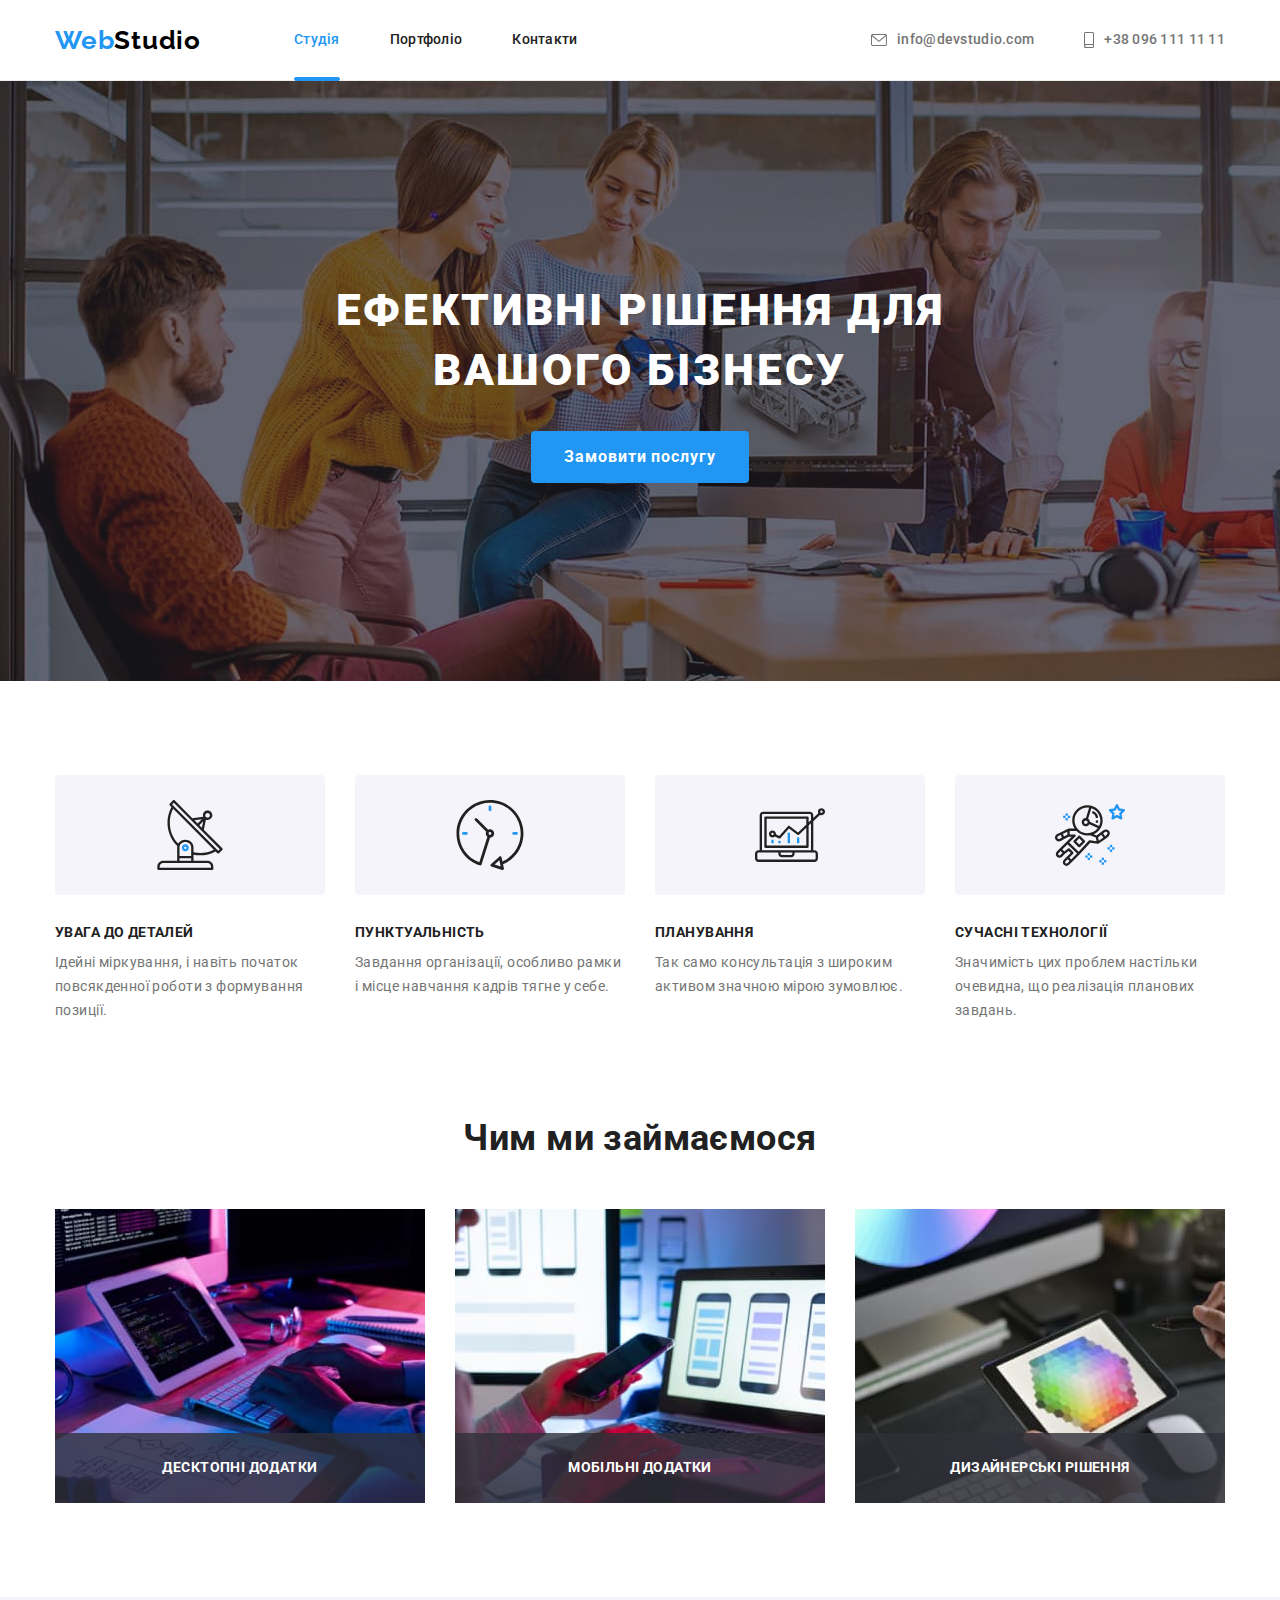
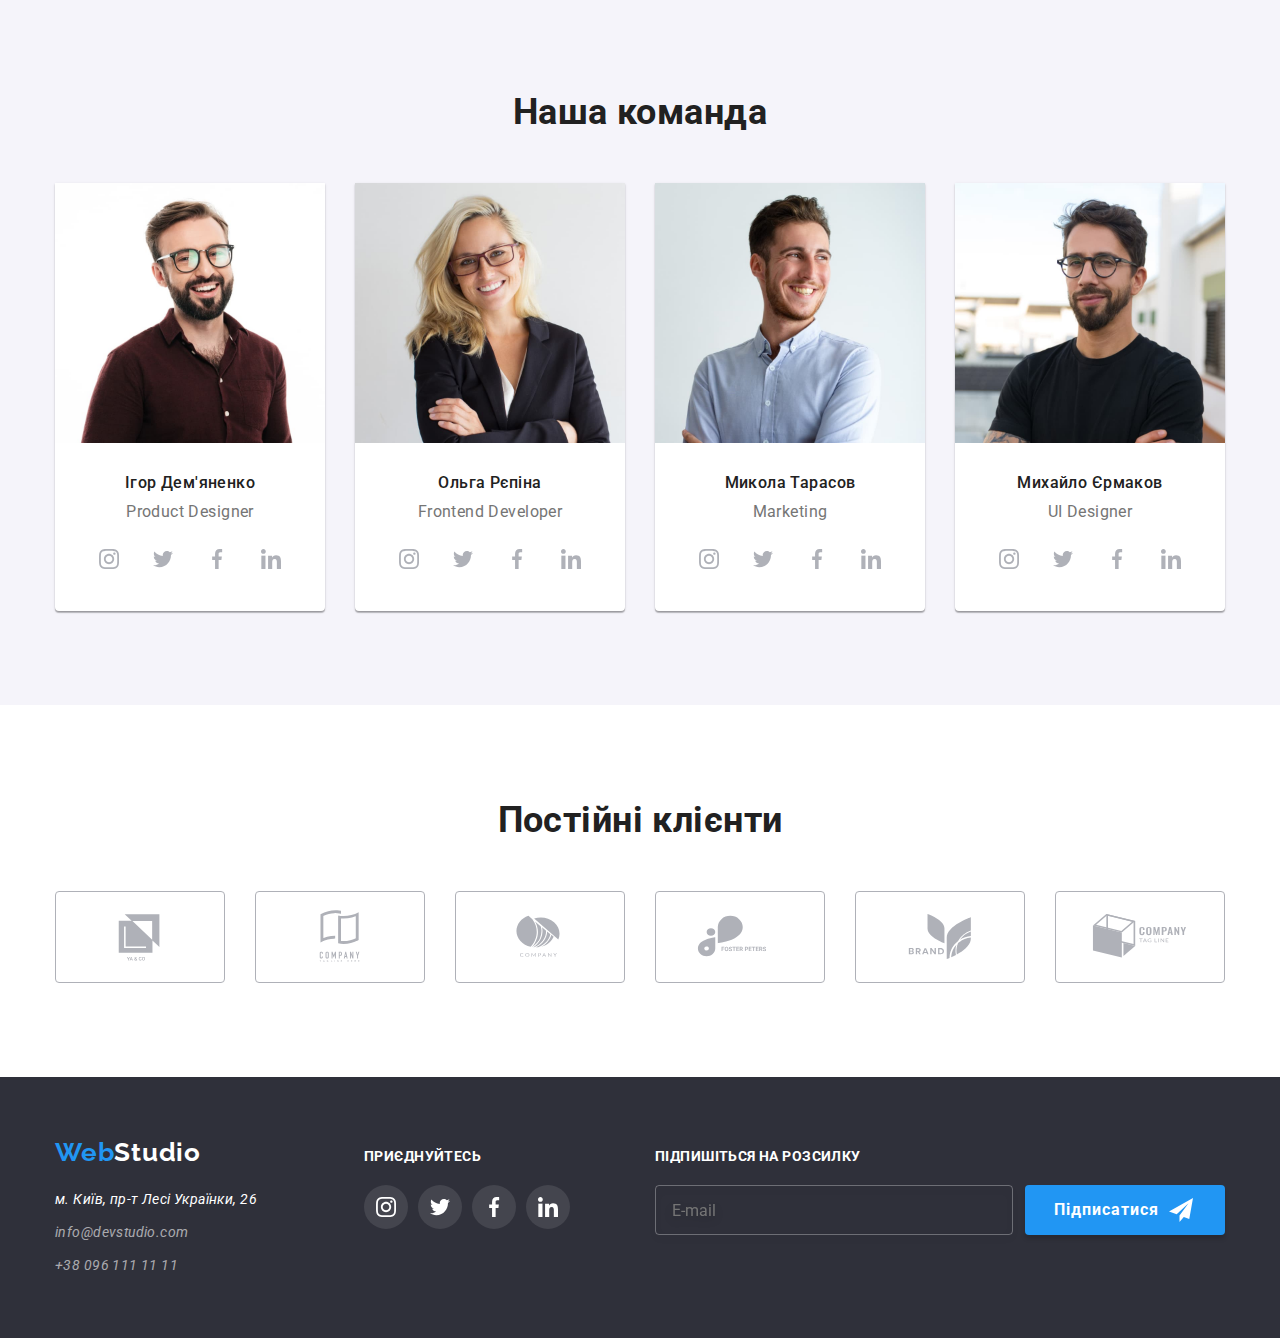
==== index.html @ 502b1910 "copy files from homework 06" ====
<!DOCTYPE html>
<html lang="uk">
  <head>
    <meta charset="UTF-8" />
    <meta http-equiv="X-UA-Compatible" content="IE=edge" />
    <meta name="viewport" content="width=device-width, initial-scale=1.0" />
    <title>Студія</title>
    <link
      rel="stylesheet"
      href="https://cdnjs.cloudflare.com/ajax/libs/modern-normalize/1.1.0/modern-normalize.css"
      integrity="sha512-Y0MM+V6ymRKN2zStTqzQ227DWhhp4Mzdo6gnlRnuaNCbc+YN/ZH0sBCLTM4M0oSy9c9VKiCvd4Jk44aCLrNS5Q=="
      crossorigin="anonymous"
      referrerpolicy="no-referrer"
    />
    <link rel="preconnect" href="https://fonts.googleapis.com" />
    <link rel="preconnect" href="https://fonts.gstatic.com" crossorigin />
    <link
      href="https://fonts.googleapis.com/css2?family=Raleway:wght@700&family=Roboto:wght@400;500;700;900&display=swap"
      rel="stylesheet"
    />
    <link rel="stylesheet" href="./css/styles.css" />
  </head>
  <body>
    <!-- Header -->
    <header class="header">
      <div class="container">
        <nav class="nav header-flex-item">
          <a href="./index.html" class="logo header-flex-item"
            >Web<span class="logo-header">Studio</span></a
          >
          <ul class="nav-list list">
            <li class="nav-list-item">
              <a href="./index.html" class="link current">Студія</a>
            </li>
            <li class="nav-list-item">
              <a href="./portfolio.html" class="link">Портфоліо</a>
            </li>
            <li class="nav-list-item"><a href="" class="link">Контакти</a></li>
          </ul>
        </nav>
        <ul class="contact-list list header-flex-item">
          <li class="contact-list-item">
            <a href="mailto:info@devstudio.com" class="link">
              <svg width="16" height="12" class="icon-contact">
                <use href="./images/symbol-defs.svg#icon-envelope"></use>
              </svg>
              info@devstudio.com</a
            >
          </li>
          <li class="contact-list-item">
            <a href="tel:+380961111111" class="link">
              <svg width="10" height="16" class="icon-contact">
                <use href="./images/symbol-defs.svg#icon-smartphone"></use>
              </svg>
              +38 096 111 11 11</a
            >
          </li>
        </ul>
      </div>
    </header>
    <!-- Main content -->
    <main>
      <!-- Hero -->
      <section class="hero section">
        <div class="container">
          <h1 class="hero-title">Ефективні рішення для вашого бізнесу</h1>
          <button type="button" class="button-order" data-modal-open>
            Замовити послугу
          </button>
        </div>
      </section>
      <!-- Speciality -->
      <section class="speciality section">
        <div class="container">
          <h2 hidden class="speciality-title">Особливості</h2>
          <ul class="speciality-list list">
            <li class="speciality-item">
              <div class="icon-flex">
                <svg class="speciality-icon" width="70" height="70">
                  <use href="./images/symbol-defs.svg#icon-antenna"></use>
                </svg>
              </div>
              <h3 class="speciality-list-title title">УВАГА ДО ДЕТАЛЕЙ</h3>
              <p class="speciality-description">
                Ідейні міркування, і навіть початок повсякденної роботи з
                формування позиції.
              </p>
            </li>
            <li class="speciality-item">
              <div class="icon-flex">
                <svg width="70" height="70">
                  <use href="./images/symbol-defs.svg#icon-clock"></use>
                </svg>
              </div>
              <h3 class="speciality-list-title title">ПУНКТУАЛЬНІСТЬ</h3>
              <p class="speciality-description">
                Завдання організації, особливо рамки і місце навчання кадрів
                тягне у себе.
              </p>
            </li>
            <li class="speciality-item">
              <div class="icon-flex">
                <svg width="70" height="70">
                  <use href="./images/symbol-defs.svg#icon-diagram"></use>
                </svg>
              </div>
              <h3 class="speciality-list-title title">ПЛАНУВАННЯ</h3>
              <p class="speciality-description">
                Так само консультація з широким активом значною мірою зумовлює.
              </p>
            </li>
            <li class="speciality-item">
              <div class="icon-flex">
                <svg width="70" height="70">
                  <use href="./images/symbol-defs.svg#icon-astronaut"></use>
                </svg>
              </div>
              <h3 class="speciality-list-title title">СУЧАСНІ ТЕХНОЛОГІЇ</h3>
              <p class="speciality-description">
                Значимість цих проблем настільки очевидна, що реалізація
                планових завдань.
              </p>
            </li>
          </ul>
        </div>
      </section>
      <!-- What we do-->
      <section class="what-we-do section">
        <div class="container">
          <h2 class="wwd-title title">Чим ми займаємося</h2>
          <ul class="wwd-list list">
            <li class="wwd-item">
              <div class="wrapper">
                <img
                  class="no-gap"
                  src="./images/box1.jpeg"
                  alt="руки програміста, який працює за комп'ютером та планшето одночасно"
                  width="370"
                />
                <div class="wwd-description-thumb">
                  <p class="wwd-description">Десктопні додатки</p>
                </div>
              </div>
            </li>
            <li class="wwd-item">
              <div class="wrapper">
                <img
                  class="no-gap"
                  src="./images/box2.jpeg"
                  alt="дизайнер працює над інтерфейсом мобільних телефонів"
                  width="370"
                />
                <div class="wwd-description-thumb">
                  <p class="wwd-description">Мобільні додатки</p>
                </div>
              </div>
            </li>
            <li class="wwd-item">
              <div class="wrapper">
                <img
                  class="no-gap"
                  src="./images/box3.jpeg"
                  alt="дизайнер із робочим графічним планшетом із вибором кольорів"
                  width="370"
                />
                <div class="wwd-description-thumb">
                  <p class="wwd-description">Дизайнерські рішення</p>
                </div>
              </div>
            </li>
          </ul>
        </div>
      </section>
      <!-- Our team-->
      <section class="team section">
        <div class="container">
          <h2 class="team-title title">Наша команда</h2>
          <ul class="team-list list">
            <li class="team-member">
              <img
                class="no-gap"
                src="./images/img1.jpeg"
                alt="усміхнений темноволосий молодий чоловік з бородою в бордовій сорочці та окулярах"
                width="270"
              />
              <div class="team-member-description">
                <h3 class="team-member-name title">Ігор Дем'яненко</h3>
                <p lang="en" class="team-member-job">Product Designer</p>
                <ul class="social-link-list list">
                  <li class="social-link-item item">
                    <a class="social-link link" href=""
                      ><svg class="social-link-icon" width="20" height="20">
                        <use
                          href="./images/symbol-defs.svg#icon-instagram"
                        ></use>
                      </svg>
                    </a>
                  </li>
                  <li class="social-link-item item">
                    <a class="social-link link" href=""
                      ><svg class="social-link-icon" width="20" height="20">
                        <use href="./images/symbol-defs.svg#icon-twitter"></use>
                      </svg>
                    </a>
                  </li>
                  <li class="social-link-item item">
                    <a class="social-link link" href=""
                      ><svg class="social-link-icon" width="20" height="20">
                        <use
                          href="./images/symbol-defs.svg#icon-facebook"
                        ></use>
                      </svg>
                    </a>
                  </li>
                  <li class="social-link-item item">
                    <a class="social-link link" href=""
                      ><svg class="social-link-icon" width="20" height="20">
                        <use
                          href="./images/symbol-defs.svg#icon-linkedin"
                        ></use>
                      </svg>
                    </a>
                  </li>
                </ul>
              </div>
            </li>
            <li class="team-member">
              <img
                class="no-gap"
                src="./images/img2.jpeg"
                alt="усміхнена молода світловолоса дівчина в чорному піджаці та окулярах"
                width="270"
              />
              <div class="team-member-description">
                <h3 class="team-member-name title">Ольга Рєпіна</h3>
                <p lang="en" class="team-member-job">Frontend Developer</p>
                <ul class="social-link-list list">
                  <li class="social-link-item item">
                    <a class="social-link link" href=""
                      ><svg class="social-link-icon" width="20" height="20">
                        <use
                          href="./images/symbol-defs.svg#icon-instagram"
                        ></use>
                      </svg>
                    </a>
                  </li>
                  <li class="social-link-item item">
                    <a class="social-link link" href=""
                      ><svg class="social-link-icon" width="20" height="20">
                        <use href="./images/symbol-defs.svg#icon-twitter"></use>
                      </svg>
                    </a>
                  </li>
                  <li class="social-link-item item">
                    <a class="social-link link" href=""
                      ><svg class="social-link-icon" width="20" height="20">
                        <use
                          href="./images/symbol-defs.svg#icon-facebook"
                        ></use>
                      </svg>
                    </a>
                  </li>
                  <li class="social-link-item item">
                    <a class="social-link link" href=""
                      ><svg class="social-link-icon" width="20" height="20">
                        <use
                          href="./images/symbol-defs.svg#icon-linkedin"
                        ></use>
                      </svg>
                    </a>
                  </li>
                </ul>
              </div>
            </li>
            <li class="team-member">
              <img
                class="no-gap"
                src="./images/img3.jpeg"
                alt="усміхнений молодий чоловік в блакитній сорочці"
                width="270"
              />
              <div class="team-member-description">
                <h3 class="team-member-name title">Микола Тарасов</h3>
                <p lang="en" class="team-member-job">Marketing</p>
                <ul class="social-link-list list">
                  <li class="social-link-item item">
                    <a class="social-link link" href=""
                      ><svg class="social-link-icon" width="20" height="20">
                        <use
                          href="./images/symbol-defs.svg#icon-instagram"
                        ></use>
                      </svg>
                    </a>
                  </li>
                  <li class="social-link-item item">
                    <a class="social-link link" href=""
                      ><svg class="social-link-icon" width="20" height="20">
                        <use href="./images/symbol-defs.svg#icon-twitter"></use>
                      </svg>
                    </a>
                  </li>
                  <li class="social-link-item item">
                    <a class="social-link link" href=""
                      ><svg class="social-link-icon" width="20" height="20">
                        <use
                          href="./images/symbol-defs.svg#icon-facebook"
                        ></use>
                      </svg>
                    </a>
                  </li>
                  <li class="social-link-item item">
                    <a class="social-link link" href=""
                      ><svg class="social-link-icon" width="20" height="20">
                        <use
                          href="./images/symbol-defs.svg#icon-linkedin"
                        ></use>
                      </svg>
                    </a>
                  </li>
                </ul>
              </div>
            </li>
            <li class="team-member">
              <img
                class="no-gap"
                src="./images/img4.jpeg"
                alt="темноволосий молодий чоловік з бородою в чорній футболці та окулярах"
                width="270"
              />
              <div class="team-member-description">
                <h3 class="team-member-name title">Михайло Єрмаков</h3>
                <p lang="en" class="team-member-job">UI Designer</p>
                <ul class="social-link-list list">
                  <li class="social-link-item item">
                    <a class="social-link link" href=""
                      ><svg class="social-link-icon" width="20" height="20">
                        <use
                          href="./images/symbol-defs.svg#icon-instagram"
                        ></use>
                      </svg>
                    </a>
                  </li>
                  <li class="social-link-item item">
                    <a class="social-link link" href=""
                      ><svg class="social-link-icon" width="20" height="20">
                        <use href="./images/symbol-defs.svg#icon-twitter"></use>
                      </svg>
                    </a>
                  </li>
                  <li class="social-link-item item">
                    <a class="social-link link" href=""
                      ><svg class="social-link-icon" width="20" height="20">
                        <use
                          href="./images/symbol-defs.svg#icon-facebook"
                        ></use>
                      </svg>
                    </a>
                  </li>
                  <li class="social-link-item item">
                    <a class="social-link link" href=""
                      ><svg class="social-link-icon" width="20" height="20">
                        <use
                          href="./images/symbol-defs.svg#icon-linkedin"
                        ></use>
                      </svg>
                    </a>
                  </li>
                </ul>
              </div>
            </li>
          </ul>
        </div>
      </section>
      <!-- Постійні клієнти -->
      <section class="clients section">
        <div class="container">
          <h2 class="clients-title title">Постійні клієнти</h2>
          <ul class="clients-list list">
            <li class="clients-item">
              <a href="#" class="clients-link link">
                <svg class="clients-icon" width="106" height="60">
                  <use href="./images/symbol-defs.svg#icon-client1"></use>
                </svg>
              </a>
            </li>
            <li class="clients-item">
              <a href="#" class="clients-link link">
                <svg class="clients-icon" width="106" height="60">
                  <use href="./images/symbol-defs.svg#icon-client2"></use>
                </svg>
              </a>
            </li>
            <li class="clients-item">
              <a href="#" class="clients-link link">
                <svg class="clients-icon" width="106" height="60">
                  <use href="./images/symbol-defs.svg#icon-client3"></use>
                </svg>
              </a>
            </li>
            <li class="clients-item">
              <a href="#" class="clients-link link">
                <svg class="clients-icon" width="106" height="60">
                  <use href="./images/symbol-defs.svg#icon-client4"></use>
                </svg>
              </a>
            </li>
            <li class="clients-item">
              <a href="#" class="clients-link link">
                <svg class="clients-icon" width="106" height="60">
                  <use href="./images/symbol-defs.svg#icon-client5"></use>
                </svg>
              </a>
            </li>
            <li class="clients-item">
              <a href="#" class="clients-link link">
                <svg class="clients-icon" width="106" height="60">
                  <use href="./images/symbol-defs.svg#icon-client6"></use>
                </svg>
              </a>
            </li>
          </ul>
        </div>
      </section>
    </main>
    <!-- Footer -->
    <footer class="footer">
      <div class="container">
        <div class="wrapper">
          <div class="flex-box-address">
            <a href="./index.html" class="logo"
              >Web<span class="logo-footer">Studio</span></a
            >
            <address class="address">
              <ul class="address-list list">
                <li class="address-item">
                  <a href="https://goo.gl/maps/CPtrU1FHBa2aNyZL9" class="link"
                    >м. Київ, пр-т Лесі Українки, 26</a
                  >
                </li>
                <li class="contact-list-item footer-contact-list-item">
                  <a href="mailto:info@devstudio.com" class="link"
                    >info@devstudio.com</a
                  >
                </li>
                <li class="contact-list-item footer-contact-list-item">
                  <a href="tel:+380961111111" class="link">+38 096 111 11 11</a>
                </li>
              </ul>
            </address>
          </div>
          <div class="flex-box-social">
            <p class="social-link-suptitle">приєднуйтесь</p>
            <ul class="social-link-list list">
              <li class="social-link-item item">
                <a class="social-link link" href=""
                  ><svg class="social-link-icon" width="20" height="20">
                    <use href="./images/symbol-defs.svg#icon-instagram"></use>
                  </svg>
                </a>
              </li>
              <li class="social-link-item item">
                <a class="social-link link" href=""
                  ><svg class="social-link-icon" width="20" height="20">
                    <use href="./images/symbol-defs.svg#icon-twitter"></use>
                  </svg>
                </a>
              </li>
              <li class="social-link-item item">
                <a class="social-link link" href=""
                  ><svg class="social-link-icon" width="20" height="20">
                    <use href="./images/symbol-defs.svg#icon-facebook"></use>
                  </svg>
                </a>
              </li>
              <li class="social-link-item item">
                <a class="social-link link" href=""
                  ><svg class="social-link-icon" width="20" height="20">
                    <use href="./images/symbol-defs.svg#icon-linkedin"></use>
                  </svg>
                </a>
              </li>
            </ul>
          </div>
          <!-- Form in Footer -->
          <form class="subscribe-form">
            <p class="subscribe-suptitle">Підпишіться на розсилку</p>
            <div class="subscribe-wrapper">
              <label class="subscribe-label">
                <input
                  type="email"
                  name="user-email"
                  class="subscribe-input"
                  placeholder="E-mail"
                  required
              /></label>
              <button type="submit" class="subscribe-btn">
                <span class="subscribe-btn-text"> Підписатися</span>
                <svg class="subscribe-btn-icon" width="24" height="24">
                  <use href="./images/symbol-defs.svg#icon-send"></use>
                </svg>
              </button>
            </div>
          </form>
        </div>
      </div>
    </footer>
    <!-- Backdrop -->
    <div class="backdrop is-hidden" data-modal>
      <!-- Modal -->
      <div class="modal">
        <!-- Modal close button -->
        <button class="close-modal-btn" type="button" data-modal-close>
          <svg class="icon-close-modal-btn" width="18" height="18">
            <use href="./images/symbol-defs.svg#icon-close-modal-btn"></use>
          </svg>
        </button>
        <!-- Form -->
        <form class="modal-form">
          <b class="modal-form-suptitle"
            >Залиште свої дані, ми вам передзвонимо</b
          >
          <label class="modal-form-label">
            Ім'я
            <div class="modal-form-input-thumb">
              <input class="modal-form-input" type="text" name="user-name" required/>
              <svg class="modal-form-input-icon" width="18" height="18">
                <use href="./images/symbol-defs.svg#icon-form-person"></use>
              </svg>
            </div>
          </label>
          <label class="modal-form-label">
            Телефон
            <div class="modal-form-input-thumb">
              <input
                class="modal-form-input"
                type="tel"
                name="user-phone-number"
                required
              />
              <svg class="modal-form-input-icon" width="18" height="18">
                <use href="./images/symbol-defs.svg#icon-form-phone"></use>
              </svg>
            </div>
          </label>
          <label class="modal-form-label">
            Пошта
            <div class="modal-form-input-thumb">
              <input class="modal-form-input" type="email" name="user-email" required/>
              <svg class="modal-form-input-icon" width="18" height="18">
                <use href="./images/symbol-defs.svg#icon-form-email"></use>
              </svg>
            </div>
          </label>
          <label class="modal-form-label-comment"
            ><span class="modal-form-desc"></span> Коментар
            <textarea
              class="modal-form-comment"
              name=""
              placeholder="Введіть текст"
            ></textarea>
          </label>
          <label class="modal-form-checkbox-label">
            <input
              class="modal-form-checkbox-input"
              type="checkbox"
              name="user-policy"
              required
            />
            <div class="modal-form-checkbox-custom">
              <svg
                class="modal-form-checkbox-custom-checked"
                width="16"
                height="15"
              >
                <use href="./images/symbol-defs.svg#icon-check"></use>
              </svg>
            </div>
            Погоджуюся з розсилкою та приймаю&#160;<a
              href=""
              class="policy-link"
              >Умови договору</a
            >
          </label>
          <button class="modal-form-btn-submit" type="submit">
            Відправити
          </button>
        </form>
      </div>
    </div>
    <script src="./js/modal.js"></script>
  </body>
</html>
---- css/styles.css ----
:root {
  --bg-primary-color: #f5f5f5;
  --bg-secondary-color: #f5f4fa;
  --bg-tertiary-color: #ffffff;
  --bg-hero-color: #2f303a;
  --bg-footer-color: #2f303a;
  --bg-button-primary-color: #f5f4fa;
  --bg-button-secondary-color: #2196f3;
  --bg-hover-color: #2196f3;

  --text-primary-color: #757575;
  --text-secondary-color: #212121;
  --text-hover-color: #2196f3;
  --text-tertiary-color: #ffffff;
  --text-contacts-color: rgba(255, 255, 255, 0.6);

  --logo-primary-color: #2196f3;
  --logo-header-color: #000000;
  --logo-footer-color: #ffffff;

  --main-font: "Roboto", sans-serif;
  --font-secondary: "Raleway", sans-serif;

  --transition-dur-and-func: 250ms cubic-bezier(0.4, 0, 0.2, 1);
}
h1,
h2,
h3,
p,
ul {
  margin-top: 0;
  margin-right: 0;
  margin-bottom: 0;
  margin-left: 0;
}
ul {
  padding-left: 0;
}
.container {
  width: 1200px;
  padding-left: 15px;
  padding-right: 15px;
  margin-left: auto;
  margin-right: auto;
}
body {
  font-family: var(--main-font);
  font-style: normal;
  font-weight: 400;
  font-size: 14px;
  line-height: 1.71;
  letter-spacing: 0.03em;
  background-color: var(--bg-tertiary-color);
  color: var(--text-primary-color);
}
/* Main Studio */
.section {
  padding-top: 94px;
  padding-bottom: 94px;
}
.section:nth-child(2) {
  padding-bottom: 0;
}
/* Header */

.nav-list {
  display: block;
}
.header {
  border-bottom: 1px solid #ececec;
}

.nav,
.contact-list,
.header .container,
.nav-list {
  display: flex;
  align-items: center;
}
.header-flex-item:last-child {
  margin-left: auto;
}
/* Logo` */
.header .link {
  display: flex;
  align-items: center;
  justify-content: center;
  padding: 32px 0;
  font-weight: 500;
  line-height: 1.14;
  letter-spacing: 0.02em;

  transition: color var(--transition-dur-and-func);
}
.link,
.logo,
.project-item-link {
  display: block;
  color: inherit;
  text-decoration: none;
}
.project-item-link {
  transition: box-shadow var(--transition-dur-and-func);
}
.project-item-link:hover,
.project-item-link:focus {
  box-shadow: 0px 1px 1px rgba(0, 0, 0, 0.12), 0px 4px 4px rgba(0, 0, 0, 0.06),
    1px 4px 6px rgba(0, 0, 0, 0.16);
}
.list {
  list-style: none;
}
.logo {
  font-family: var(--font-secondary);
  font-weight: 700;
  color: var(--logo-primary-color);
  font-size: 26px;
  line-height: 1.19;
  letter-spacing: 0.03em;
  margin-right: 93px;
}
.logo-header {
  color: var(--logo-header-color);
}
.logo-footer {
  color: var(--logo-footer-color);
}
.footer .logo {
  margin-bottom: 20px;
}
/* Navigation */
.nav-list-item:not(:last-child),
.contact-list > .contact-list-item:not(:last-child) {
  margin-right: 50px;
}
.contact-list {
  margin-left: auto;
}
.icon-contact {
  margin-right: 10px;
  display: flex;
  align-items: center;
  justify-content: center;
  background-size: cover;
  fill: currentColor;
}
.contact-link .link {
  display: flex;
  align-items: center;
}
.nav-list,
.title {
  color: var(--text-secondary-color);
}
.current {
  color: var(--text-hover-color);
  position: relative;
}
.current::after {
  content: "";
  position: absolute;
  bottom: 0;
  left: 0;
  display: flex;
  background: #2196f3;
  border-radius: 2px;
  border: 1px solid #2196f3;
  width: 100%;
  height: 4px;
  transform: translateY(1px);
}
/* Hero */
.hero {
  background-image: linear-gradient(
      rgba(47, 48, 58, 0.4),
      rgba(47, 48, 58, 0.4)
    ),
    url(../images/hero.jpg);
  background-color: var(--bg-hero-color);
  text-align: center;
  padding: 200px 0;
  max-width: 1600px;
  height: 600px;
  margin: 0 auto;
}
.hero-title {
  display: block;
  margin: 0 auto 30px;
  color: var(--text-tertiary-color);
  font-weight: 900;
  font-size: 44px;
  line-height: 1.36;
  text-align: center;
  align-items: center;
  letter-spacing: 0.06em;
  text-transform: uppercase;
  width: 696px;
}
.button-order {
  display: inline-block;
  background-color: var(--bg-button-secondary-color);
  color: var(--text-tertiary-color);
  font-weight: 700;
  font-size: 16px;
  line-height: 1.88;
  align-items: center;
  text-align: center;
  letter-spacing: 0.06em;
  cursor: pointer;
  padding: 10px 32px;
  border: 1px solid transparent;
  border-radius: 4px;
  transition: background-color var(--transition-dur-and-func);
}
.button-order:hover,
.button-order:focus {
  background-color: #188ce8;
}
/* Speciality */
.speciality-list {
  display: flex;
}
.speciality-item {
  width: 270px;
}
.speciality-item:not(:last-child) {
  margin-right: 30px;
}
.icon-flex {
  display: flex;
  align-items: center;
  justify-content: center;
  width: 270px;
  height: 120px;
  background: #f5f4fa;
  border-radius: 4px;
  margin-bottom: 30px;
}
.speciality .title {
  font-size: 14px;
}
.speciality-list-title {
  font-weight: 700;
  line-height: 1.14;
  text-transform: uppercase;
  margin-bottom: 10px;
}
/* What we do */
.wwd-title,
.team-title,
.clients-title {
  font-weight: 700;
  font-size: 36px;
  line-height: 1.17;
  text-align: center;
}
.wwd-title {
  margin-bottom: 50px;
}
.wwd-list {
  display: flex;
  justify-content: space-between;
}
.wwd-item:not(:last-child) {
  margin-right: 30px;
}
img {
  display: block;
  max-width: 100%;
  height: auto;
}
.wrapper {
  position: relative;
}
.wwd-description {
  font-weight: 700;
  line-height: 1.14;
  text-align: center;
  text-transform: uppercase;

  color: #ffffff;
}
.wwd-description-thumb {
  display: flex;
  align-items: center;
  justify-content: center;
  position: absolute;
  left: 0;
  bottom: 0;
  background-color: rgba(47, 48, 58, 0.8);
  width: 100%;
  height: 70px;
  padding: 27px auto;
}
/* Our team */
.team {
  padding-top: 94px;
  padding-bottom: 94px;
  background-color: var(--bg-secondary-color);
}
.team-title {
  margin-bottom: 50px;
}
.team-list {
  display: flex;
}
.team-member {
  background-color: var(--bg-tertiary-color);
  width: 270px;
  box-shadow: 0px 1px 3px rgba(0, 0, 0, 0.12), 0px 1px 1px rgba(0, 0, 0, 0.14),
    0px 2px 1px rgba(0, 0, 0, 0.2);
  border-radius: 0px 0px 4px 4px;
}
.team-member:not(:last-child) {
  margin-right: 30px;
}
.team-member-description {
  padding: 30px 0;
}
.team-member-name {
  margin-bottom: 10px;
  font-weight: 500;
  font-size: 16px;
  line-height: 1.19;
  text-align: center;
}
.team-member-job {
  font-size: 16px;
  line-height: 1.19;
  text-align: center;
  margin-bottom: 16px;
}
.social-link {
  display: flex;
  align-items: center;
  justify-content: center;
  width: 44px;
  height: 44px;
  border-radius: 50%;
  gap: 10px;
  transition: background-color var(--transition-dur-and-func),
    color var(--transition-dur-and-func);
}
.footer .social-link {
  background-color: rgba(255, 255, 255, 0.1);
}
.social-link:hover {
  background-color: var(--bg-hover-color);
  border-radius: 50%;
}
.social-link:hover .social-link-icon {
  fill: var(--text-tertiary-color);
}
.social-link-item .social-link:focus {
  background-color: var(--bg-hover-color);
}
.social-link:focus .social-link-icon {
  fill: var(--text-tertiary-color);
}
.team-member .social-link-icon {
  fill: #afb1b8;
  transition: fill var(--transition-dur-and-func);
}
.social-link-item:hover .social-link-icon,
.social-link-item:focus .social-link-icon {
  fill: #ffffff;
}
.social-link-list {
  display: flex;
  gap: 10px;
  justify-content: center;
}
/* Clients */
.clients-title {
  margin-bottom: 50px;
}
.clients-list {
  display: flex;
  align-items: center;
  gap: 30px;
}
.clients-item {
  display: flex;
  align-items: center;
  justify-content: center;
  width: 170px;
  height: 92px;
}
.clients-link.link {
  display: flex;
  justify-content: center;
  align-items: center;
  width: 170px;
  height: 92px;
  cursor: pointer;
  border: 1px solid#AFB1B8;
  border-radius: 4px;
  transition: border-color var(--transition-dur-and-func),
    color var(--transition-dur-and-func);
}
.clients-icon {
  display: flex;
  align-items: center;
  justify-content: center;
  fill: #afb1b8;
  transition: fill var(--transition-dur-and-func);
}
.clients-link:hover,
.clients-link:focus {
  border-color: #2196f3;
}
.clients-link:hover .clients-icon {
  fill: var(--bg-hover-color);
}
.clients-link:focus .clients-icon {
  fill: var(--bg-hover-color);
}
/* Main Portfolio */
/* Filters */
.filters {
  display: flex;
  justify-content: center;
  margin-bottom: 50px;
}
.filter {
  background-color: var(--bg-button-primary-color);
  color: var(--text-secondary-color);
  font-weight: 500;
  font-size: 16px;
  line-height: 1.62;
  text-align: center;
  cursor: pointer;
  padding: 6px 22px;
  border: transparent;
  border-radius: 4px;
  transition: color var(--transition-dur-and-func),
    background-color var(--transition-dur-and-func),
    box-shadow var(--transition-dur-and-func);
}
.filter:hover,
.filter:focus {
  box-shadow: 0px 3px 1px rgba(0, 0, 0, 0.1), 0px 1px 2px rgba(0, 0, 0, 0.08),
    0px 2px 2px rgba(0, 0, 0, 0.12);
}
.filter-item:not(:last-child) {
  margin-right: 8px;
}
.filter:hover,
.filter:focus {
  background-color: var(--bg-hover-color);
  color: var(--text-tertiary-color);
}
/* Projects */
.project-list {
  display: flex;
  flex-wrap: wrap;
}
.project-item {
  background-color: var(--bg-tertiary-color);
  width: 370px;
}
.project-item:not(:nth-child(3n)) {
  margin-right: 30px;
}
.project-item:not(:nth-last-child(-n + 3)) {
  margin-bottom: 30px;
}
.project-list .title {
  font-weight: 700;
  font-size: 18px;
  line-height: 2;
  letter-spacing: 0.06em;
  margin-bottom: 4px;
}
.project-example {
  font-size: 16px;
  line-height: 1.88;
}
.project-description {
  padding: 20px 24px;
  border: 1px solid #eeeeee;
  border-top: none;
}
.project-overlay-description {
  display: flex;
  align-items: center;
  justify-content: center;
  position: absolute;
  top: 0;
  left: 0;
  padding: 63px 24px;

  background: rgba(33, 150, 243, 0.9);
  width: 100%;
  height: 100%;

  font-size: 18px;
  line-height: 1.56;

  letter-spacing: 0.03em;

  color: var(--text-tertiary-color);

  transform: translateY(101%);

  transition: transform var(--transition-dur-and-func);
}
.project-item-link:hover .project-overlay-description,
.project-item-link:focus .project-overlay-description {
  transform: translateY(0%);
}
.overlay-thumb {
  display: flex;
  align-items: center;
  justify-content: center;
  position: relative;
  top: 0;
  left: 0;
  overflow: hidden;
}

/* Footer */
.footer {
  background-color: var(--bg-footer-color);
  padding-top: 60px;
  padding-bottom: 60px;
}
/* .address {
  font-style: normal;
} */
.address .contact-list-item:not(:last-child),
.address-item {
  margin-bottom: 9px;
}
.address-item .link {
  display: inline-flex;
  color: var(--text-tertiary-color);
  transition: color var(--transition-dur-and-func);
}
.footer-contact-list-item .link {
  display: inline-flex;
  color: var(--text-contacts-color);
  transition: color var(--transition-dur-and-func);
}
.wrapper {
  display: flex;
  align-items: baseline;
}
.flex-box-address {
  margin-right: 70px;
}
.social-link-suptitle,
.subscribe-suptitle {
  font-weight: 700;
  line-height: 1.14;
  text-transform: uppercase;
  color: var(--text-tertiary-color);
  margin-bottom: 20px;
}
.social-link-icon {
  fill: var(--text-tertiary-color);
}
.link:hover {
  color: var(--text-hover-color);
}
.link:focus {
  color: var(--text-hover-color);
}

/* Subscribe Footer */
.subscribe-form {
  margin-left: auto;
}
.subscribe-wrapper {
  display: flex;
  align-items: center;
  justify-content: center;
  margin: 0;
  padding: 0;
  /* width: 570px; */
  /* height: 86px; */
}
.subscribe-label {
}
.subscribe-input {
  width: 358px;
  height: 50px;
  padding-top: 15px;
  padding-bottom: 15px;
  padding-left: 16px;
  background-color: transparent;
  border: 1px solid rgba(255, 255, 255, 0.3);
  filter: drop-shadow(0px 4px 4px rgba(0, 0, 0, 0.15));
  border-radius: 4px;

  font-size: 16px;
  line-height: 1.25;
  color: #ffffff;
}
.subscribe-input:placeholder {
  font-size: 16px;
  line-height: 1.25;

  color: rgba(255, 255, 255, 0.6);
}
.subscribe-btn {
  display: inline-flex;
  align-items: center;
  width: 200px;
  height: 50px;
  padding: 10px 28px;
  background: #2196f3;
  border: 1px solid transparent;
  box-shadow: 0px 4px 4px rgba(0, 0, 0, 0.15);
  border-radius: 4px;
  margin-left: 12px;
  cursor: pointer;
}
.subscribe-btn-text {
  font-weight: 700;
  font-size: 16px;
  line-height: 1.88;
  letter-spacing: 0.06em;
  color: #ffffff;
}
.subscribe-btn-icon {
  margin-left: 10px;
  fill: #ffffff;
  display: flex;
  justify-content: center;
  align-items: center;
  background-size: contain;
}

/* Modal */
.backdrop {
  position: fixed;
  width: 100%;
  height: 100%;
  left: 0;
  top: 0;
  background-color: rgba(0, 0, 0, 0.2);
  opacity: 1;
  transition: opacity var(--transition-dur-and-func),
    visibility var(--transition-dur-and-func);
}
.modal {
  position: absolute;
  left: 50%;
  top: 50%;
  transform: translate(-50%, -50%);
  background-color: #ffffff;
  width: 528px;
  height: 581px;
}
/* Modal Close Button */
.close-modal-btn {
  display: flex;
  padding: 0;
  align-items: center;
  justify-content: center;
  position: absolute;
  right: 14px;
  top: 14px;
  border-radius: 50%;
  width: 30px;
  height: 30px;
  background-color: #ffffff;
  border: 1px solid rgba(0, 0, 0, 0.1);
  cursor: pointer;
}
.icon-close-modal-btn {
  fill: #000000;
  transition: fill var(--transition-dur-and-func);
}
.close-modal-btn:hover .icon-close-modal-btn,
.close-modal-btn:focus .icon-close-modal-btn {
  fill: var(--bg-button-secondary-color);
}
.is-hidden {
  visibility: hidden;
  opacity: 0;
  pointer-events: none;
}
/* Modal Form */
.modal-form {
  display: flex;
  flex-direction: column;
  width: 100%;
  height: 100%;
  padding: 40px;
}
.modal-form-suptitle {
  margin-bottom: 12px;
  font-weight: 700;
  font-size: 20px;
  line-height: 1.15;
  text-align: center;
  color: var(--text-secondary-color);
}
.modal-form-input-thumb {
  position: relative;
  margin-top: 4px;
}
.modal-form-input {
  width: 100%;
  height: 40px;
  padding-left: 42px;
  border: 1px solid rgba(33, 33, 33, 0.2);
  border-radius: 4px;
  transition: border-color var(--transition-dur-and-func);
}

.modal-form-input:focus + .modal-form-input-icon,
.modal-form-input:hover + .modal-form-input-icon {
  fill: #2196f3;
}
.modal-form-input:focus,
.modal-form-comment:focus,
.modal-form-input:hover,
.modal-form-comment:hover {
  border-color: #2196f3;
  /* outline: none; */
}

.modal-form-input-icon {
  position: absolute;
  top: 50%;
  left: 12px;
  transform: translateY(-50%);
  transition: fill var(--transition-dur-and-func);
}
.modal-form-comment {
  width: 100%;
  height: 120px;
  margin-top: 4px;
  border: 1px solid rgba(33, 33, 33, 0.2);
  border-radius: 4px;
  resize: none;
  padding: 12px 16px;

  transition: border-color var(--transition-dur-and-func);
}
.modal-form-comment:placeholder {
  font-size: 12px;
  line-height: 1.17;
  letter-spacing: 0.01em;

  color: rgba(117, 117, 117, 0.5);
}
.modal-form-label,
.modal-form-label-comment {
  font-size: 12px;
  line-height: 1.17;
  letter-spacing: 0.01em;
  margin-bottom: 10px;
}
.modal-form-label-comment {
  margin-bottom: 20px;
}

.modal-form-checkbox-label {
  display: flex;
  align-items: center;
  justify-content: center;
  /* width: 425px;
  height: 24px; */
  margin-bottom: 30px;
}
.policy-link {
  color: #2196f3;
}
.modal-form-checkbox-input {
  position: absolute;
  appearance: none;
  transition: border-color var(--transition-dur-and-func),
    background-color var(--transition-dur-and-func),
    fill var(--transition-dur-and-func);
}
.modal-form-checkbox-custom-checked {
  display: flex;
  align-items: center;
  justify-content: center;
}
.modal-form-checkbox-input:checked + .modal-form-checkbox-custom {
  background-color: var(--bg-hover-color);
  border: 2px solid transparent;
  background-size: cover;
  fill: #ffffff;
}
.modal-form-checkbox-input:focus-within + .modal-form-checkbox-custom {
  border-color: #188ce8;
}

.modal-form-checkbox-custom {
  display: flex;
  align-items: center;
  justify-content: center;
  width: 16px;
  height: 15px;
  padding: 0;
  margin-right: 7px;
  object-fit: fill;
  border: 2px solid var(--text-secondary-color);
  border-radius: 2px;
  fill: transparent;

  transition: fill var(--transition-dur-and-func),
    border-color var(--transition-dur-and-func),
    background-color var(--transition-dur-and-func);
}
.modal-form-btn-submit {
  display: inline-flex;
  align-items: center;
  justify-content: center;
  width: 200px;
  height: 50px;
  padding: 10px 52px;
  margin-left: auto;
  margin-right: auto;
  background: var(--bg-button-secondary-color);
  box-shadow: 0px 4px 4px rgba(0, 0, 0, 0.15);
  border-color: transparent;
  border-radius: 4px;
  cursor: pointer;

  font-weight: 700;
  font-size: 16px;
  line-height: 1.88;
  letter-spacing: 0.06em;
  color: #ffffff;

  transition: background-color var(--transition-dur-and-func);
}
.modal-form-btn-submit:hover,
.modal-form-btn-submit:focus {
  background-color: #188ce8;
}
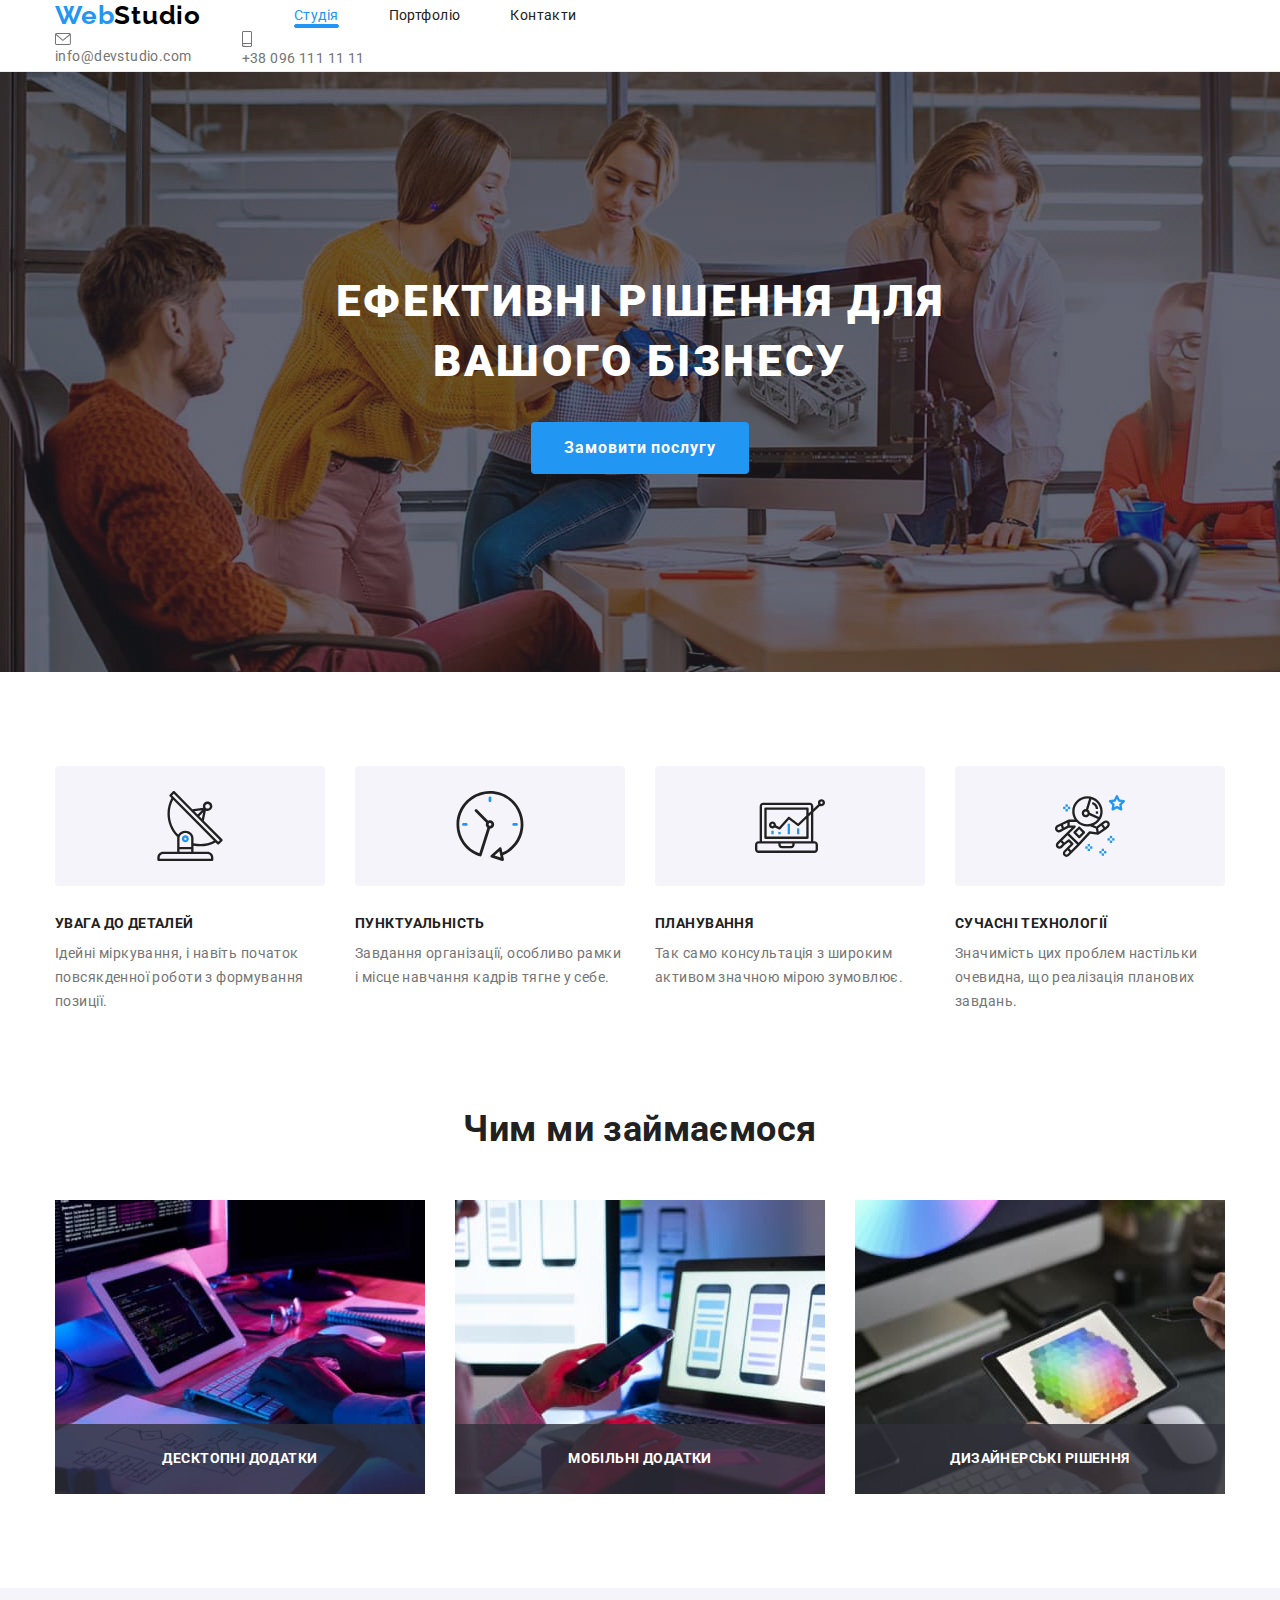
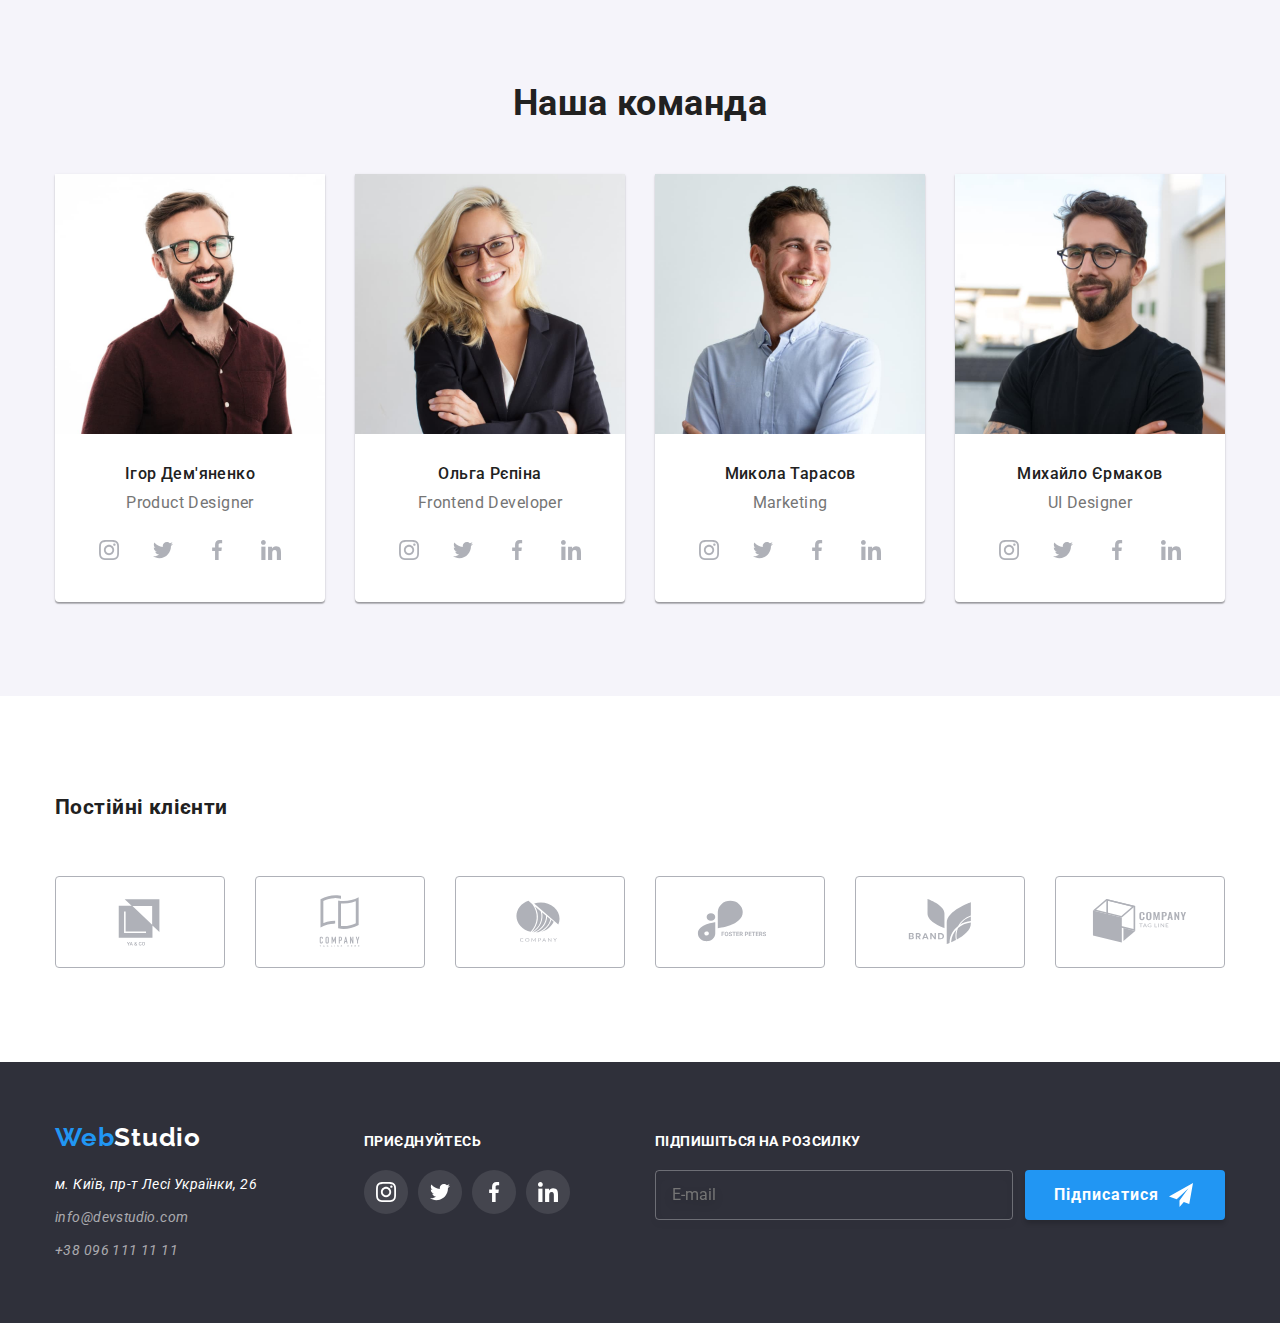
==== commit 8defd0a3: "changed names of classes" ====
--- a/index.html
+++ b/index.html
@@ -19,10 +19,11 @@
       rel="stylesheet"
     />
     <link rel="stylesheet" href="./css/styles.css" />
+    <link rel="stylesheet" href="./css/main.min.css">
   </head>
   <body>
     <!-- Header -->
-    <header class="header">
+    <header class="page-header">
       <div class="container">
         <nav class="nav header-flex-item">
           <a href="./index.html" class="logo header-flex-item"
@@ -63,7 +64,7 @@
       <!-- Hero -->
       <section class="hero section">
         <div class="container">
-          <h1 class="hero-title">Ефективні рішення для вашого бізнесу</h1>
+          <h1 class="hero__title">Ефективні рішення для вашого бізнесу</h1>
           <button type="button" class="button-order" data-modal-open>
             Замовити послугу
           </button>
@@ -72,51 +73,51 @@
       <!-- Speciality -->
       <section class="speciality section">
         <div class="container">
-          <h2 hidden class="speciality-title">Особливості</h2>
-          <ul class="speciality-list list">
-            <li class="speciality-item">
+          <h2 hidden class="speciality__title">Особливості</h2>
+          <ul class="speciality__list list">
+            <li class="speciality__item">
               <div class="icon-flex">
-                <svg class="speciality-icon" width="70" height="70">
+                <svg class="speciality__icon" width="70" height="70">
                   <use href="./images/symbol-defs.svg#icon-antenna"></use>
                 </svg>
               </div>
-              <h3 class="speciality-list-title title">УВАГА ДО ДЕТАЛЕЙ</h3>
-              <p class="speciality-description">
+              <h3 class="speciality__label title">УВАГА ДО ДЕТАЛЕЙ</h3>
+              <p class="speciality__description">
                 Ідейні міркування, і навіть початок повсякденної роботи з
                 формування позиції.
               </p>
             </li>
-            <li class="speciality-item">
+            <li class="speciality__item">
               <div class="icon-flex">
-                <svg width="70" height="70">
+                <svg class="speciality__icon" width="70" height="70">
                   <use href="./images/symbol-defs.svg#icon-clock"></use>
                 </svg>
               </div>
-              <h3 class="speciality-list-title title">ПУНКТУАЛЬНІСТЬ</h3>
-              <p class="speciality-description">
+              <h3 class="speciality__label title">ПУНКТУАЛЬНІСТЬ</h3>
+              <p class="speciality__description">
                 Завдання організації, особливо рамки і місце навчання кадрів
                 тягне у себе.
               </p>
             </li>
-            <li class="speciality-item">
+            <li class="speciality__item">
               <div class="icon-flex">
-                <svg width="70" height="70">
+                <svg class="speciality__icon" width="70" height="70">
                   <use href="./images/symbol-defs.svg#icon-diagram"></use>
                 </svg>
               </div>
-              <h3 class="speciality-list-title title">ПЛАНУВАННЯ</h3>
-              <p class="speciality-description">
+              <h3 class="speciality__label title">ПЛАНУВАННЯ</h3>
+              <p class="speciality__description">
                 Так само консультація з широким активом значною мірою зумовлює.
               </p>
             </li>
-            <li class="speciality-item">
+            <li class="speciality__item">
               <div class="icon-flex">
-                <svg width="70" height="70">
+                <svg class="speciality__icon" width="70" height="70">
                   <use href="./images/symbol-defs.svg#icon-astronaut"></use>
                 </svg>
               </div>
-              <h3 class="speciality-list-title title">СУЧАСНІ ТЕХНОЛОГІЇ</h3>
-              <p class="speciality-description">
+              <h3 class="speciality__label title">СУЧАСНІ ТЕХНОЛОГІЇ</h3>
+              <p class="speciality__description">
                 Значимість цих проблем настільки очевидна, що реалізація
                 планових завдань.
               </p>
@@ -127,44 +128,41 @@
       <!-- What we do-->
       <section class="what-we-do section">
         <div class="container">
-          <h2 class="wwd-title title">Чим ми займаємося</h2>
-          <ul class="wwd-list list">
-            <li class="wwd-item">
+          <h2 class="what-we-do__title title">Чим ми займаємося</h2>
+          <ul class="what-we-do__list list">
+            <li class="what-we-do__item">
               <div class="wrapper">
                 <img
-                  class="no-gap"
                   src="./images/box1.jpeg"
                   alt="руки програміста, який працює за комп'ютером та планшето одночасно"
                   width="370"
                 />
-                <div class="wwd-description-thumb">
-                  <p class="wwd-description">Десктопні додатки</p>
+                <div class="what-we-do__thumb">
+                  <p class="what-we-do__description">Десктопні додатки</p>
                 </div>
               </div>
             </li>
-            <li class="wwd-item">
+            <li class="what-we-do__item">
               <div class="wrapper">
                 <img
-                  class="no-gap"
                   src="./images/box2.jpeg"
                   alt="дизайнер працює над інтерфейсом мобільних телефонів"
                   width="370"
                 />
-                <div class="wwd-description-thumb">
-                  <p class="wwd-description">Мобільні додатки</p>
+                <div class="what-we-do__thumb">
+                  <p class="what-we-do__description">Мобільні додатки</p>
                 </div>
               </div>
             </li>
-            <li class="wwd-item">
+            <li class="what-we-do__item">
               <div class="wrapper">
                 <img
-                  class="no-gap"
                   src="./images/box3.jpeg"
                   alt="дизайнер із робочим графічним планшетом із вибором кольорів"
                   width="370"
                 />
-                <div class="wwd-description-thumb">
-                  <p class="wwd-description">Дизайнерські рішення</p>
+                <div class="what-we-do__thumb">
+                  <p class="what-we-do__description">Дизайнерські рішення</p>
                 </div>
               </div>
             </li>
@@ -174,47 +172,47 @@
       <!-- Our team-->
       <section class="team section">
         <div class="container">
-          <h2 class="team-title title">Наша команда</h2>
-          <ul class="team-list list">
-            <li class="team-member">
+          <h2 class="team__title title">Наша команда</h2>
+          <ul class="team__list list">
+            <li class="team__item team-member">
               <img
                 class="no-gap"
                 src="./images/img1.jpeg"
                 alt="усміхнений темноволосий молодий чоловік з бородою в бордовій сорочці та окулярах"
                 width="270"
               />
-              <div class="team-member-description">
-                <h3 class="team-member-name title">Ігор Дем'яненко</h3>
-                <p lang="en" class="team-member-job">Product Designer</p>
-                <ul class="social-link-list list">
-                  <li class="social-link-item item">
-                    <a class="social-link link" href=""
-                      ><svg class="social-link-icon" width="20" height="20">
+              <div class="team-member__description">
+                <h3 class="team-member__name title">Ігор Дем'яненко</h3>
+                <p lang="en" class="team-member__job">Product Designer</p>
+                <ul class="social-network list">
+                  <li class="social-network__item item">
+                    <a class="social-network__link link" href=""
+                      ><svg class="social-network__icon" width="20" height="20">
                         <use
                           href="./images/symbol-defs.svg#icon-instagram"
                         ></use>
                       </svg>
                     </a>
                   </li>
-                  <li class="social-link-item item">
-                    <a class="social-link link" href=""
-                      ><svg class="social-link-icon" width="20" height="20">
+                  <li class="social-network__item item">
+                    <a class="social-network__link link" href=""
+                      ><svg class="social-network__icon" width="20" height="20">
                         <use href="./images/symbol-defs.svg#icon-twitter"></use>
                       </svg>
                     </a>
                   </li>
-                  <li class="social-link-item item">
-                    <a class="social-link link" href=""
-                      ><svg class="social-link-icon" width="20" height="20">
+                  <li class="social-network__item item">
+                    <a class="social-network__link link" href=""
+                      ><svg class="social-network__icon" width="20" height="20">
                         <use
                           href="./images/symbol-defs.svg#icon-facebook"
                         ></use>
                       </svg>
                     </a>
                   </li>
-                  <li class="social-link-item item">
-                    <a class="social-link link" href=""
-                      ><svg class="social-link-icon" width="20" height="20">
+                  <li class="social-network__item item">
+                    <a class="social-network__link link" href=""
+                      ><svg class="social-network__icon" width="20" height="20">
                         <use
                           href="./images/symbol-defs.svg#icon-linkedin"
                         ></use>
@@ -224,45 +222,45 @@
                 </ul>
               </div>
             </li>
-            <li class="team-member">
+            <li class="team__item team-member">
               <img
                 class="no-gap"
                 src="./images/img2.jpeg"
                 alt="усміхнена молода світловолоса дівчина в чорному піджаці та окулярах"
                 width="270"
               />
-              <div class="team-member-description">
-                <h3 class="team-member-name title">Ольга Рєпіна</h3>
-                <p lang="en" class="team-member-job">Frontend Developer</p>
-                <ul class="social-link-list list">
-                  <li class="social-link-item item">
-                    <a class="social-link link" href=""
-                      ><svg class="social-link-icon" width="20" height="20">
+              <div class="team-member__description">
+                <h3 class="team-member__name title">Ольга Рєпіна</h3>
+                <p lang="en" class="team-member__job">Frontend Developer</p>
+                <ul class="social-network list">
+                  <li class="social-network__item item">
+                    <a class="social-network__link link" href=""
+                      ><svg class="social-network__icon" width="20" height="20">
                         <use
                           href="./images/symbol-defs.svg#icon-instagram"
                         ></use>
                       </svg>
                     </a>
                   </li>
-                  <li class="social-link-item item">
-                    <a class="social-link link" href=""
-                      ><svg class="social-link-icon" width="20" height="20">
+                  <li class="social-network__item item">
+                    <a class="social-network__link link" href=""
+                      ><svg class="social-network__icon" width="20" height="20">
                         <use href="./images/symbol-defs.svg#icon-twitter"></use>
                       </svg>
                     </a>
                   </li>
-                  <li class="social-link-item item">
-                    <a class="social-link link" href=""
-                      ><svg class="social-link-icon" width="20" height="20">
+                  <li class="social-network__item item">
+                    <a class="social-network__link link" href=""
+                      ><svg class="social-network__icon" width="20" height="20">
                         <use
                           href="./images/symbol-defs.svg#icon-facebook"
                         ></use>
                       </svg>
                     </a>
                   </li>
-                  <li class="social-link-item item">
-                    <a class="social-link link" href=""
-                      ><svg class="social-link-icon" width="20" height="20">
+                  <li class="social-network__item item">
+                    <a class="social-network__link link" href=""
+                      ><svg class="social-network__icon" width="20" height="20">
                         <use
                           href="./images/symbol-defs.svg#icon-linkedin"
                         ></use>
@@ -272,45 +270,45 @@
                 </ul>
               </div>
             </li>
-            <li class="team-member">
+            <li class="team__item team-member">
               <img
                 class="no-gap"
                 src="./images/img3.jpeg"
                 alt="усміхнений молодий чоловік в блакитній сорочці"
                 width="270"
               />
-              <div class="team-member-description">
-                <h3 class="team-member-name title">Микола Тарасов</h3>
-                <p lang="en" class="team-member-job">Marketing</p>
-                <ul class="social-link-list list">
-                  <li class="social-link-item item">
-                    <a class="social-link link" href=""
-                      ><svg class="social-link-icon" width="20" height="20">
+              <div class="team-member__description">
+                <h3 class="team-member__name title">Микола Тарасов</h3>
+                <p lang="en" class="team-member__job">Marketing</p>
+                <ul class="social-network list">
+                  <li class="social-network__item item">
+                    <a class="social-network__link link" href=""
+                      ><svg class="social-network__icon" width="20" height="20">
                         <use
                           href="./images/symbol-defs.svg#icon-instagram"
                         ></use>
                       </svg>
                     </a>
                   </li>
-                  <li class="social-link-item item">
-                    <a class="social-link link" href=""
-                      ><svg class="social-link-icon" width="20" height="20">
+                  <li class="social-network__item item">
+                    <a class="social-network__link link" href=""
+                      ><svg class="social-network__icon" width="20" height="20">
                         <use href="./images/symbol-defs.svg#icon-twitter"></use>
                       </svg>
                     </a>
                   </li>
-                  <li class="social-link-item item">
-                    <a class="social-link link" href=""
-                      ><svg class="social-link-icon" width="20" height="20">
+                  <li class="social-network__item item">
+                    <a class="social-network__link link" href=""
+                      ><svg class="social-network__icon" width="20" height="20">
                         <use
                           href="./images/symbol-defs.svg#icon-facebook"
                         ></use>
                       </svg>
                     </a>
                   </li>
-                  <li class="social-link-item item">
-                    <a class="social-link link" href=""
-                      ><svg class="social-link-icon" width="20" height="20">
+                  <li class="social-network__item item">
+                    <a class="social-network__link link" href=""
+                      ><svg class="social-network__icon" width="20" height="20">
                         <use
                           href="./images/symbol-defs.svg#icon-linkedin"
                         ></use>
@@ -320,45 +318,45 @@
                 </ul>
               </div>
             </li>
-            <li class="team-member">
+            <li class="team__item team-member">
               <img
                 class="no-gap"
                 src="./images/img4.jpeg"
                 alt="темноволосий молодий чоловік з бородою в чорній футболці та окулярах"
                 width="270"
               />
-              <div class="team-member-description">
-                <h3 class="team-member-name title">Михайло Єрмаков</h3>
-                <p lang="en" class="team-member-job">UI Designer</p>
-                <ul class="social-link-list list">
-                  <li class="social-link-item item">
-                    <a class="social-link link" href=""
-                      ><svg class="social-link-icon" width="20" height="20">
+              <div class="team-member__description">
+                <h3 class="team-member__name title">Михайло Єрмаков</h3>
+                <p lang="en" class="team-member__job">UI Designer</p>
+                <ul class="social-network list">
+                  <li class="social-network__item item">
+                    <a class="social-network__link link" href=""
+                      ><svg class="social-network__icon" width="20" height="20">
                         <use
                           href="./images/symbol-defs.svg#icon-instagram"
                         ></use>
                       </svg>
                     </a>
                   </li>
-                  <li class="social-link-item item">
-                    <a class="social-link link" href=""
-                      ><svg class="social-link-icon" width="20" height="20">
+                  <li class="social-network__item item">
+                    <a class="social-network__link link" href=""
+                      ><svg class="social-network__icon" width="20" height="20">
                         <use href="./images/symbol-defs.svg#icon-twitter"></use>
                       </svg>
                     </a>
                   </li>
-                  <li class="social-link-item item">
-                    <a class="social-link link" href=""
-                      ><svg class="social-link-icon" width="20" height="20">
+                  <li class="social-network__item item">
+                    <a class="social-network__link link" href=""
+                      ><svg class="social-network__icon" width="20" height="20">
                         <use
                           href="./images/symbol-defs.svg#icon-facebook"
                         ></use>
                       </svg>
                     </a>
                   </li>
-                  <li class="social-link-item item">
-                    <a class="social-link link" href=""
-                      ><svg class="social-link-icon" width="20" height="20">
+                  <li class="social-network__item item">
+                    <a class="social-network__link link" href=""
+                      ><svg class="social-network__icon" width="20" height="20">
                         <use
                           href="./images/symbol-defs.svg#icon-linkedin"
                         ></use>
@@ -374,46 +372,46 @@
       <!-- Постійні клієнти -->
       <section class="clients section">
         <div class="container">
-          <h2 class="clients-title title">Постійні клієнти</h2>
-          <ul class="clients-list list">
-            <li class="clients-item">
-              <a href="#" class="clients-link link">
-                <svg class="clients-icon" width="106" height="60">
+          <h2 class="clients__title title">Постійні клієнти</h2>
+          <ul class="clients__list list">
+            <li class="clients__item">
+              <a href="#" class="clients__link link">
+                <svg class="clients__icon" width="106" height="60">
                   <use href="./images/symbol-defs.svg#icon-client1"></use>
                 </svg>
               </a>
             </li>
-            <li class="clients-item">
-              <a href="#" class="clients-link link">
-                <svg class="clients-icon" width="106" height="60">
+            <li class="clients__item">
+              <a href="#" class="clients__link link">
+                <svg class="clients__icon" width="106" height="60">
                   <use href="./images/symbol-defs.svg#icon-client2"></use>
                 </svg>
               </a>
             </li>
-            <li class="clients-item">
-              <a href="#" class="clients-link link">
-                <svg class="clients-icon" width="106" height="60">
+            <li class="clients__item">
+              <a href="#" class="clients__link link">
+                <svg class="clients__icon" width="106" height="60">
                   <use href="./images/symbol-defs.svg#icon-client3"></use>
                 </svg>
               </a>
             </li>
-            <li class="clients-item">
-              <a href="#" class="clients-link link">
-                <svg class="clients-icon" width="106" height="60">
+            <li class="clients__item">
+              <a href="#" class="clients__link link">
+                <svg class="clients__icon" width="106" height="60">
                   <use href="./images/symbol-defs.svg#icon-client4"></use>
                 </svg>
               </a>
             </li>
-            <li class="clients-item">
-              <a href="#" class="clients-link link">
-                <svg class="clients-icon" width="106" height="60">
+            <li class="clients__item">
+              <a href="#" class="clients__link link">
+                <svg class="clients__icon" width="106" height="60">
                   <use href="./images/symbol-defs.svg#icon-client5"></use>
                 </svg>
               </a>
             </li>
-            <li class="clients-item">
-              <a href="#" class="clients-link link">
-                <svg class="clients-icon" width="106" height="60">
+            <li class="clients__item">
+              <a href="#" class="clients__link link">
+                <svg class="clients__icon" width="106" height="60">
                   <use href="./images/symbol-defs.svg#icon-client6"></use>
                 </svg>
               </a>
@@ -450,31 +448,31 @@
           </div>
           <div class="flex-box-social">
             <p class="social-link-suptitle">приєднуйтесь</p>
-            <ul class="social-link-list list">
-              <li class="social-link-item item">
-                <a class="social-link link" href=""
-                  ><svg class="social-link-icon" width="20" height="20">
+            <ul class="social-network list">
+              <li class="social-network__item item">
+                <a class="social-network__link link" href=""
+                  ><svg class="social-network__icon" width="20" height="20">
                     <use href="./images/symbol-defs.svg#icon-instagram"></use>
                   </svg>
                 </a>
               </li>
-              <li class="social-link-item item">
-                <a class="social-link link" href=""
-                  ><svg class="social-link-icon" width="20" height="20">
+              <li class="social-network__item item">
+                <a class="social-network__link link" href=""
+                  ><svg class="social-network__icon" width="20" height="20">
                     <use href="./images/symbol-defs.svg#icon-twitter"></use>
                   </svg>
                 </a>
               </li>
-              <li class="social-link-item item">
-                <a class="social-link link" href=""
-                  ><svg class="social-link-icon" width="20" height="20">
+              <li class="social-network__item item">
+                <a class="social-network__link link" href=""
+                  ><svg class="social-network__icon" width="20" height="20">
                     <use href="./images/symbol-defs.svg#icon-facebook"></use>
                   </svg>
                 </a>
               </li>
-              <li class="social-link-item item">
-                <a class="social-link link" href=""
-                  ><svg class="social-link-icon" width="20" height="20">
+              <li class="social-network__item item">
+                <a class="social-network__link link" href=""
+                  ><svg class="social-network__icon" width="20" height="20">
                     <use href="./images/symbol-defs.svg#icon-linkedin"></use>
                   </svg>
                 </a>
--- a/css/styles.css
+++ b/css/styles.css
@@ -66,7 +66,7 @@
 .nav-list {
   display: block;
 }
-.header {
+.page-header {
   border-bottom: 1px solid #ececec;
 }
 
@@ -183,7 +183,7 @@
   height: 600px;
   margin: 0 auto;
 }
-.hero-title {
+.hero__title {
   display: block;
   margin: 0 auto 30px;
   color: var(--text-tertiary-color);
@@ -196,6 +196,7 @@
   text-transform: uppercase;
   width: 696px;
 }
+/* Button Order */
 .button-order {
   display: inline-block;
   background-color: var(--bg-button-secondary-color);
@@ -217,13 +218,13 @@
   background-color: #188ce8;
 }
 /* Speciality */
-.speciality-list {
-  display: flex;
-}
-.speciality-item {
+.speciality__list {
+  display: flex;
+}
+.speciality__item {
   width: 270px;
 }
-.speciality-item:not(:last-child) {
+.speciality__item:not(:last-child) {
   margin-right: 30px;
 }
 .icon-flex {
@@ -239,29 +240,29 @@
 .speciality .title {
   font-size: 14px;
 }
-.speciality-list-title {
+.speciality__label {
   font-weight: 700;
   line-height: 1.14;
   text-transform: uppercase;
   margin-bottom: 10px;
 }
 /* What we do */
-.wwd-title,
-.team-title,
+.what-we-do__title,
+.team__title,
 .clients-title {
   font-weight: 700;
   font-size: 36px;
   line-height: 1.17;
   text-align: center;
 }
-.wwd-title {
+.what-we-do__title {
   margin-bottom: 50px;
 }
-.wwd-list {
+.what-we-do__list {
   display: flex;
   justify-content: space-between;
 }
-.wwd-item:not(:last-child) {
+.what-we-do__item:not(:last-child) {
   margin-right: 30px;
 }
 img {
@@ -272,7 +273,7 @@
 .wrapper {
   position: relative;
 }
-.wwd-description {
+.what-we-do__description {
   font-weight: 700;
   line-height: 1.14;
   text-align: center;
@@ -280,7 +281,7 @@
 
   color: #ffffff;
 }
-.wwd-description-thumb {
+.what-we-do__thumb {
   display: flex;
   align-items: center;
   justify-content: center;
@@ -298,39 +299,39 @@
   padding-bottom: 94px;
   background-color: var(--bg-secondary-color);
 }
-.team-title {
+.team__title {
   margin-bottom: 50px;
 }
-.team-list {
-  display: flex;
-}
-.team-member {
+.team__list {
+  display: flex;
+}
+.team__item {
   background-color: var(--bg-tertiary-color);
   width: 270px;
   box-shadow: 0px 1px 3px rgba(0, 0, 0, 0.12), 0px 1px 1px rgba(0, 0, 0, 0.14),
     0px 2px 1px rgba(0, 0, 0, 0.2);
   border-radius: 0px 0px 4px 4px;
 }
-.team-member:not(:last-child) {
+.team__item:not(:last-child) {
   margin-right: 30px;
 }
-.team-member-description {
+.team-member__description {
   padding: 30px 0;
 }
-.team-member-name {
+.team-member__name {
   margin-bottom: 10px;
   font-weight: 500;
   font-size: 16px;
   line-height: 1.19;
   text-align: center;
 }
-.team-member-job {
+.team-member__job {
   font-size: 16px;
   line-height: 1.19;
   text-align: center;
   margin-bottom: 16px;
 }
-.social-link {
+.social-network__link {
   display: flex;
   align-items: center;
   justify-content: center;
@@ -341,52 +342,52 @@
   transition: background-color var(--transition-dur-and-func),
     color var(--transition-dur-and-func);
 }
-.footer .social-link {
+.footer .social-network__link {
   background-color: rgba(255, 255, 255, 0.1);
 }
-.social-link:hover {
+.social-network__link:hover {
   background-color: var(--bg-hover-color);
   border-radius: 50%;
 }
-.social-link:hover .social-link-icon {
+.social-network__link:hover .social-network__icon {
   fill: var(--text-tertiary-color);
 }
-.social-link-item .social-link:focus {
+.social-network__item .social-network__link:focus {
   background-color: var(--bg-hover-color);
 }
-.social-link:focus .social-link-icon {
+.social-network__link:focus .social-network__icon {
   fill: var(--text-tertiary-color);
 }
-.team-member .social-link-icon {
+.team__item .social-network__icon {
   fill: #afb1b8;
   transition: fill var(--transition-dur-and-func);
 }
-.social-link-item:hover .social-link-icon,
-.social-link-item:focus .social-link-icon {
+.social-network__item:hover .social-network__icon,
+.social-network__item:focus .social-network__icon {
   fill: #ffffff;
 }
-.social-link-list {
+.social-network {
   display: flex;
   gap: 10px;
   justify-content: center;
 }
 /* Clients */
-.clients-title {
+.clients__title {
   margin-bottom: 50px;
 }
-.clients-list {
+.clients__list {
   display: flex;
   align-items: center;
   gap: 30px;
 }
-.clients-item {
+.clients__item {
   display: flex;
   align-items: center;
   justify-content: center;
   width: 170px;
   height: 92px;
 }
-.clients-link.link {
+.clients__link.link {
   display: flex;
   justify-content: center;
   align-items: center;
@@ -398,21 +399,21 @@
   transition: border-color var(--transition-dur-and-func),
     color var(--transition-dur-and-func);
 }
-.clients-icon {
+.clients__icon {
   display: flex;
   align-items: center;
   justify-content: center;
   fill: #afb1b8;
   transition: fill var(--transition-dur-and-func);
 }
-.clients-link:hover,
-.clients-link:focus {
+.clients__link:hover,
+.clients__link:focus {
   border-color: #2196f3;
 }
-.clients-link:hover .clients-icon {
+.clients__link:hover .clients__icon {
   fill: var(--bg-hover-color);
 }
-.clients-link:focus .clients-icon {
+.clients__link:focus .clients__icon {
   fill: var(--bg-hover-color);
 }
 /* Main Portfolio */
@@ -422,7 +423,7 @@
   justify-content: center;
   margin-bottom: 50px;
 }
-.filter {
+.filters__btn {
   background-color: var(--bg-button-primary-color);
   color: var(--text-secondary-color);
   font-weight: 500;
@@ -437,16 +438,16 @@
     background-color var(--transition-dur-and-func),
     box-shadow var(--transition-dur-and-func);
 }
-.filter:hover,
-.filter:focus {
+.filters__btn:hover,
+.filters__btn:focus {
   box-shadow: 0px 3px 1px rgba(0, 0, 0, 0.1), 0px 1px 2px rgba(0, 0, 0, 0.08),
     0px 2px 2px rgba(0, 0, 0, 0.12);
 }
-.filter-item:not(:last-child) {
+.filters__item:not(:last-child) {
   margin-right: 8px;
 }
-.filter:hover,
-.filter:focus {
+.filters__btn:hover,
+.filters__btn:focus {
   background-color: var(--bg-hover-color);
   color: var(--text-tertiary-color);
 }
@@ -557,7 +558,7 @@
   color: var(--text-tertiary-color);
   margin-bottom: 20px;
 }
-.social-link-icon {
+.social-network__icon {
   fill: var(--text-tertiary-color);
 }
 .link:hover {
--- a/css/main.min.css
+++ b/css/main.min.css
@@ -0,0 +1 @@
+/*# sourceMappingURL=main.min.css.map */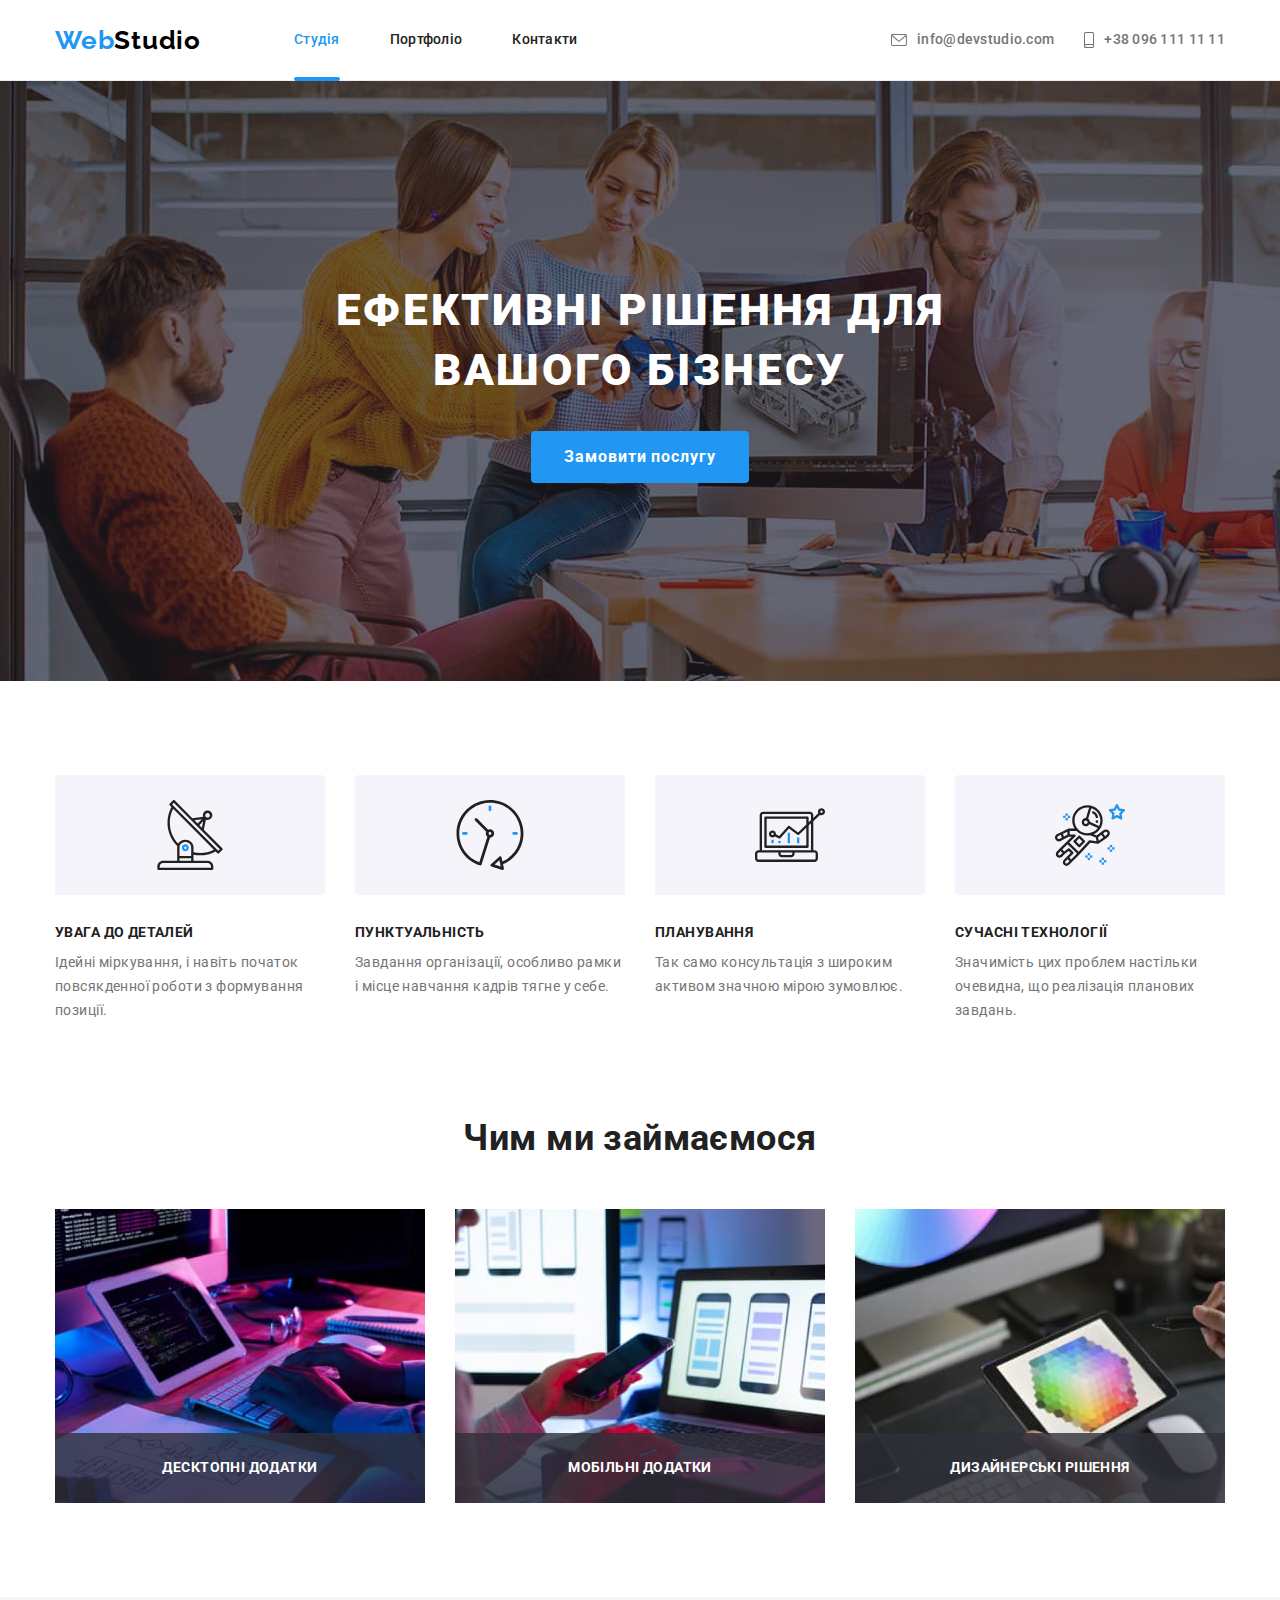
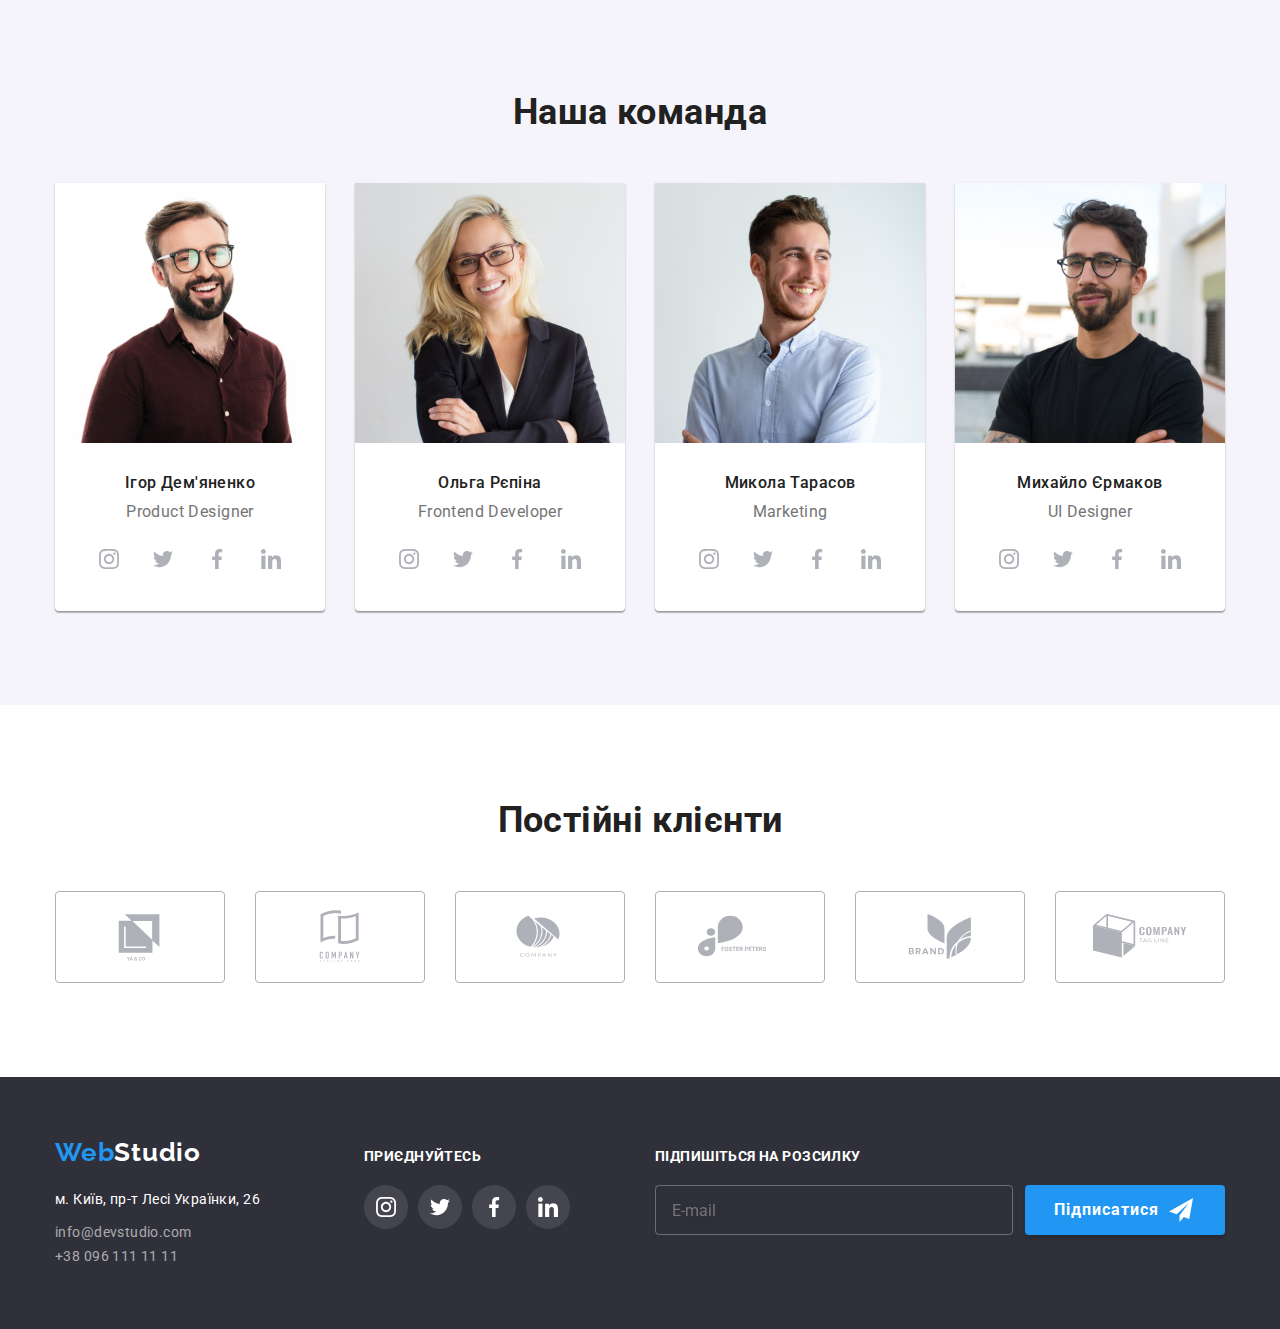
==== commit 9e7ac399: "add bem classes" ====
--- a/index.html
+++ b/index.html
@@ -19,38 +19,43 @@
       rel="stylesheet"
     />
     <link rel="stylesheet" href="./css/styles.css" />
-    <link rel="stylesheet" href="./css/main.min.css">
+    <link rel="stylesheet" href="./css/main.min.css" />
   </head>
   <body>
     <!-- Header -->
-    <header class="page-header">
-      <div class="container">
-        <nav class="nav header-flex-item">
-          <a href="./index.html" class="logo header-flex-item"
-            >Web<span class="logo-header">Studio</span></a
+    <header class="header">
+      <div class="header__container container">
+        <nav class="nav">
+          <a href="./index.html" class="logo logo--page-header"
+            >Web<span class="logo__item--page-header">Studio</span></a
           >
-          <ul class="nav-list list">
-            <li class="nav-list-item">
-              <a href="./index.html" class="link current">Студія</a>
-            </li>
-            <li class="nav-list-item">
-              <a href="./portfolio.html" class="link">Портфоліо</a>
-            </li>
-            <li class="nav-list-item"><a href="" class="link">Контакти</a></li>
+          <ul class="nav__list list">
+            <li class="nav__item">
+              <a href="./index.html" class="nav__link link current">Студія</a>
+            </li>
+            <li class="nav__item">
+              <a href="./portfolio.html" class="nav__link link">Портфоліо</a>
+            </li>
+            <li class="nav__item">
+              <a href="" class="nav__link link">Контакти</a>
+            </li>
           </ul>
         </nav>
-        <ul class="contact-list list header-flex-item">
-          <li class="contact-list-item">
-            <a href="mailto:info@devstudio.com" class="link">
-              <svg width="16" height="12" class="icon-contact">
+        <ul class="contact__list list contact__list--page-header">
+          <li class="contact__item contact__item--page-header">
+            <a
+              href="mailto:info@devstudio.com"
+              class="contact__link--page-header link"
+            >
+              <svg width="16" height="12" class="contact__icon">
                 <use href="./images/symbol-defs.svg#icon-envelope"></use>
               </svg>
               info@devstudio.com</a
             >
           </li>
-          <li class="contact-list-item">
-            <a href="tel:+380961111111" class="link">
-              <svg width="10" height="16" class="icon-contact">
+          <li class="contact__item contact__item--page-header">
+            <a href="tel:+380961111111" class="contact__link--page-header link">
+              <svg width="10" height="16" class="contact__icon">
                 <use href="./images/symbol-defs.svg#icon-smartphone"></use>
               </svg>
               +38 096 111 11 11</a
@@ -76,7 +81,7 @@
           <h2 hidden class="speciality__title">Особливості</h2>
           <ul class="speciality__list list">
             <li class="speciality__item">
-              <div class="icon-flex">
+              <div class="speciality__overlay">
                 <svg class="speciality__icon" width="70" height="70">
                   <use href="./images/symbol-defs.svg#icon-antenna"></use>
                 </svg>
@@ -88,7 +93,7 @@
               </p>
             </li>
             <li class="speciality__item">
-              <div class="icon-flex">
+              <div class="speciality__overlay">
                 <svg class="speciality__icon" width="70" height="70">
                   <use href="./images/symbol-defs.svg#icon-clock"></use>
                 </svg>
@@ -100,7 +105,7 @@
               </p>
             </li>
             <li class="speciality__item">
-              <div class="icon-flex">
+              <div class="speciality__overlay">
                 <svg class="speciality__icon" width="70" height="70">
                   <use href="./images/symbol-defs.svg#icon-diagram"></use>
                 </svg>
@@ -111,7 +116,7 @@
               </p>
             </li>
             <li class="speciality__item">
-              <div class="icon-flex">
+              <div class="speciality__overlay">
                 <svg class="speciality__icon" width="70" height="70">
                   <use href="./images/symbol-defs.svg#icon-astronaut"></use>
                 </svg>
@@ -425,53 +430,67 @@
       <div class="container">
         <div class="wrapper">
           <div class="flex-box-address">
-            <a href="./index.html" class="logo"
-              >Web<span class="logo-footer">Studio</span></a
+            <a href="./index.html" class="logo logo--page-footer"
+              >Web<span class="logo__item--page-footer">Studio</span></a
             >
-            <address class="address">
-              <ul class="address-list list">
-                <li class="address-item">
-                  <a href="https://goo.gl/maps/CPtrU1FHBa2aNyZL9" class="link"
+            <address class="address contact">
+              <ul class="address__list contact__list list">
+                <li class="address__item">
+                  <a
+                    href="https://goo.gl/maps/CPtrU1FHBa2aNyZL9"
+                    class="address__link link"
                     >м. Київ, пр-т Лесі Українки, 26</a
                   >
                 </li>
-                <li class="contact-list-item footer-contact-list-item">
-                  <a href="mailto:info@devstudio.com" class="link"
+                <li class="contact__item">
+                  <a
+                    href="mailto:info@devstudio.com"
+                    class="contact__link--page-footer link"
                     >info@devstudio.com</a
                   >
                 </li>
-                <li class="contact-list-item footer-contact-list-item">
-                  <a href="tel:+380961111111" class="link">+38 096 111 11 11</a>
+                <li class="contact__item">
+                  <a href="tel:+380961111111" class="contact__link--page-footer link"
+                    >+38 096 111 11 11</a
+                  >
                 </li>
               </ul>
             </address>
           </div>
           <div class="flex-box-social">
-            <p class="social-link-suptitle">приєднуйтесь</p>
+            <p class="social-network__suptitle">приєднуйтесь</p>
             <ul class="social-network list">
               <li class="social-network__item item">
-                <a class="social-network__link link" href=""
+                <a
+                  class="social-network__link social-network__link--page-footer link"
+                  href=""
                   ><svg class="social-network__icon" width="20" height="20">
                     <use href="./images/symbol-defs.svg#icon-instagram"></use>
                   </svg>
                 </a>
               </li>
               <li class="social-network__item item">
-                <a class="social-network__link link" href=""
+                <a
+                  class="social-network__link social-network__link--page-footer link"
+                  href=""
                   ><svg class="social-network__icon" width="20" height="20">
                     <use href="./images/symbol-defs.svg#icon-twitter"></use>
                   </svg>
                 </a>
               </li>
               <li class="social-network__item item">
-                <a class="social-network__link link" href=""
+                <a
+                  class="social-network__link social-network__link--page-footer link"
+                  href=""
                   ><svg class="social-network__icon" width="20" height="20">
                     <use href="./images/symbol-defs.svg#icon-facebook"></use>
                   </svg>
                 </a>
               </li>
               <li class="social-network__item item">
-                <a class="social-network__link link" href=""
+                <a
+                  class="social-network__link social-network__link--page-footer link"
+                  href=""
                   ><svg class="social-network__icon" width="20" height="20">
                     <use href="./images/symbol-defs.svg#icon-linkedin"></use>
                   </svg>
@@ -481,19 +500,19 @@
           </div>
           <!-- Form in Footer -->
           <form class="subscribe-form">
-            <p class="subscribe-suptitle">Підпишіться на розсилку</p>
-            <div class="subscribe-wrapper">
-              <label class="subscribe-label">
+            <p class="subscribe-form__suptitle">Підпишіться на розсилку</p>
+            <div class="subscribe-form__wrapper">
+              <label class="subscribe-form__label">
                 <input
                   type="email"
                   name="user-email"
-                  class="subscribe-input"
+                  class="subscribe-form__input"
                   placeholder="E-mail"
                   required
               /></label>
               <button type="submit" class="subscribe-btn">
-                <span class="subscribe-btn-text"> Підписатися</span>
-                <svg class="subscribe-btn-icon" width="24" height="24">
+                <span class="subscribe-btn__text"> Підписатися</span>
+                <svg class="subscribe-btn__icon" width="24" height="24">
                   <use href="./images/symbol-defs.svg#icon-send"></use>
                 </svg>
               </button>
@@ -508,80 +527,84 @@
       <div class="modal">
         <!-- Modal close button -->
         <button class="close-modal-btn" type="button" data-modal-close>
-          <svg class="icon-close-modal-btn" width="18" height="18">
+          <svg class="close-modal-btn__icon" width="18" height="18">
             <use href="./images/symbol-defs.svg#icon-close-modal-btn"></use>
           </svg>
         </button>
         <!-- Form -->
         <form class="modal-form">
-          <b class="modal-form-suptitle"
+          <b class="modal-form__suptitle"
             >Залиште свої дані, ми вам передзвонимо</b
           >
-          <label class="modal-form-label">
+          <label class="modal-form__label">
             Ім'я
-            <div class="modal-form-input-thumb">
-              <input class="modal-form-input" type="text" name="user-name" required/>
-              <svg class="modal-form-input-icon" width="18" height="18">
+            <div class="modal-form__thumb">
+              <input
+                class="modal-form__input"
+                type="text"
+                name="user-name"
+                required
+              />
+              <svg class="modal-form__icon" width="18" height="18">
                 <use href="./images/symbol-defs.svg#icon-form-person"></use>
               </svg>
             </div>
           </label>
-          <label class="modal-form-label">
+          <label class="modal-form__label">
             Телефон
-            <div class="modal-form-input-thumb">
+            <div class="modal-form__thumb">
               <input
-                class="modal-form-input"
+                class="modal-form__input"
                 type="tel"
                 name="user-phone-number"
                 required
               />
-              <svg class="modal-form-input-icon" width="18" height="18">
+              <svg class="modal-form__icon" width="18" height="18">
                 <use href="./images/symbol-defs.svg#icon-form-phone"></use>
               </svg>
             </div>
           </label>
-          <label class="modal-form-label">
+          <label class="modal-form__label">
             Пошта
-            <div class="modal-form-input-thumb">
-              <input class="modal-form-input" type="email" name="user-email" required/>
-              <svg class="modal-form-input-icon" width="18" height="18">
+            <div class="modal-form__thumb">
+              <input
+                class="modal-form__input"
+                type="email"
+                name="user-email"
+                required
+              />
+              <svg class="modal-form__icon" width="18" height="18">
                 <use href="./images/symbol-defs.svg#icon-form-email"></use>
               </svg>
             </div>
           </label>
-          <label class="modal-form-label-comment"
+          <label class="modal-form__label modal-form__label--last"
             ><span class="modal-form-desc"></span> Коментар
             <textarea
-              class="modal-form-comment"
+              class="modal-form__comment"
               name=""
               placeholder="Введіть текст"
             ></textarea>
           </label>
-          <label class="modal-form-checkbox-label">
+          <label class="checkbox__label">
             <input
-              class="modal-form-checkbox-input"
+              class="checkbox__input"
               type="checkbox"
               name="user-policy"
               required
             />
-            <div class="modal-form-checkbox-custom">
-              <svg
-                class="modal-form-checkbox-custom-checked"
-                width="16"
-                height="15"
-              >
+            <div class="checkbox__custom">
+              <svg class="checkbox__icon" width="16" height="15">
                 <use href="./images/symbol-defs.svg#icon-check"></use>
               </svg>
             </div>
             Погоджуюся з розсилкою та приймаю&#160;<a
               href=""
-              class="policy-link"
+              class="policy__link"
               >Умови договору</a
             >
           </label>
-          <button class="modal-form-btn-submit" type="submit">
-            Відправити
-          </button>
+          <button class="submit__btn" type="submit">Відправити</button>
         </form>
       </div>
     </div>
--- a/css/styles.css
+++ b/css/styles.css
@@ -63,25 +63,33 @@
 }
 /* Header */
 
-.nav-list {
-  display: block;
-}
-.page-header {
+.header {
   border-bottom: 1px solid #ececec;
 }
-
-.nav,
-.contact-list,
-.header .container,
-.nav-list {
-  display: flex;
-  align-items: center;
-}
-.header-flex-item:last-child {
+.nav {
+  display: flex;
+  align-items: center;
+}
+.nav__link {
+  color: var(--text-secondary-color);
+  font-weight: 500;
+  line-height: 1.14;
+  letter-spacing: 0.02em;
+}
+.header__container {
+  display: flex;
+  align-items: center;
+}
+.contact__list--page-header {
   margin-left: auto;
 }
+.contact__list--page-header {
+  display: flex;
+  align-items: center;
+  justify-content: center;
+}
 /* Logo` */
-.header .link {
+.contact__link--page-header {
   display: flex;
   align-items: center;
   justify-content: center;
@@ -89,28 +97,33 @@
   font-weight: 500;
   line-height: 1.14;
   letter-spacing: 0.02em;
+  color: inherit;
 
   transition: color var(--transition-dur-and-func);
 }
 .link,
-.logo,
-.project-item-link {
+.project__link,
+.nav__link {
+  display: block;
+  /* color: inherit; */
+  text-decoration: none;
+}
+.project__link {
+  transition: box-shadow var(--transition-dur-and-func);
+  color: inherit;
+}
+.project__link:hover,
+.project__link:focus {
+  box-shadow: 0px 1px 1px rgba(0, 0, 0, 0.12), 0px 4px 4px rgba(0, 0, 0, 0.06),
+    1px 4px 6px rgba(0, 0, 0, 0.16);
+}
+.list {
+  list-style: none;
+}
+.logo {
   display: block;
   color: inherit;
   text-decoration: none;
-}
-.project-item-link {
-  transition: box-shadow var(--transition-dur-and-func);
-}
-.project-item-link:hover,
-.project-item-link:focus {
-  box-shadow: 0px 1px 1px rgba(0, 0, 0, 0.12), 0px 4px 4px rgba(0, 0, 0, 0.06),
-    1px 4px 6px rgba(0, 0, 0, 0.16);
-}
-.list {
-  list-style: none;
-}
-.logo {
   font-family: var(--font-secondary);
   font-weight: 700;
   color: var(--logo-primary-color);
@@ -119,24 +132,36 @@
   letter-spacing: 0.03em;
   margin-right: 93px;
 }
-.logo-header {
+.logo__item--page-header {
   color: var(--logo-header-color);
 }
-.logo-footer {
+.logo__item--page-footer {
   color: var(--logo-footer-color);
 }
-.footer .logo {
+.logo--page-footer {
   margin-bottom: 20px;
 }
 /* Navigation */
-.nav-list-item:not(:last-child),
-.contact-list > .contact-list-item:not(:last-child) {
-  margin-right: 50px;
-}
-.contact-list {
+.nav__list {
+  display: flex;
+  align-items: center;
+  gap: 50px;
+}
+.contact__item--page-header:not(:last-child) {
+  margin-right: 30px;
+}
+.nav__link {
+  display: inline-block;
+  max-height: 80px;
+  padding-top: 32px;
+  padding-bottom: 32px;
+}
+.contact__list--page-header {
   margin-left: auto;
-}
-.icon-contact {
+  display: flex;
+  align-items: center;
+}
+.contact__icon {
   margin-right: 10px;
   display: flex;
   align-items: center;
@@ -144,12 +169,12 @@
   background-size: cover;
   fill: currentColor;
 }
-.contact-link .link {
-  display: flex;
-  align-items: center;
-}
-.nav-list,
-.title {
+.contact__link--page-header {
+  display: flex;
+  align-items: center;
+}
+.title,
+.project__title {
   color: var(--text-secondary-color);
 }
 .current {
@@ -227,7 +252,7 @@
 .speciality__item:not(:last-child) {
   margin-right: 30px;
 }
-.icon-flex {
+.speciality__overlay {
   display: flex;
   align-items: center;
   justify-content: center;
@@ -249,7 +274,7 @@
 /* What we do */
 .what-we-do__title,
 .team__title,
-.clients-title {
+.clients__title {
   font-weight: 700;
   font-size: 36px;
   line-height: 1.17;
@@ -342,7 +367,7 @@
   transition: background-color var(--transition-dur-and-func),
     color var(--transition-dur-and-func);
 }
-.footer .social-network__link {
+.social-network__link--page-footer {
   background-color: rgba(255, 255, 255, 0.1);
 }
 .social-network__link:hover {
@@ -387,7 +412,7 @@
   width: 170px;
   height: 92px;
 }
-.clients__link.link {
+.clients__link {
   display: flex;
   justify-content: center;
   align-items: center;
@@ -452,37 +477,37 @@
   color: var(--text-tertiary-color);
 }
 /* Projects */
-.project-list {
+.projects {
   display: flex;
   flex-wrap: wrap;
 }
-.project-item {
+.project__item {
   background-color: var(--bg-tertiary-color);
   width: 370px;
 }
-.project-item:not(:nth-child(3n)) {
+.project__item:not(:nth-child(3n)) {
   margin-right: 30px;
 }
-.project-item:not(:nth-last-child(-n + 3)) {
+.project__item:not(:nth-last-child(-n + 3)) {
   margin-bottom: 30px;
 }
-.project-list .title {
+.project__title {
   font-weight: 700;
   font-size: 18px;
   line-height: 2;
   letter-spacing: 0.06em;
   margin-bottom: 4px;
 }
-.project-example {
+.project__subtitle {
   font-size: 16px;
   line-height: 1.88;
 }
-.project-description {
+.project__thumb {
   padding: 20px 24px;
   border: 1px solid #eeeeee;
   border-top: none;
 }
-.project-overlay-description {
+.project__description {
   display: flex;
   align-items: center;
   justify-content: center;
@@ -506,11 +531,11 @@
 
   transition: transform var(--transition-dur-and-func);
 }
-.project-item-link:hover .project-overlay-description,
-.project-item-link:focus .project-overlay-description {
+.project__link:hover .project__description,
+.project__link:focus .project__description {
   transform: translateY(0%);
 }
-.overlay-thumb {
+.project__overlay {
   display: flex;
   align-items: center;
   justify-content: center;
@@ -530,18 +555,20 @@
   font-style: normal;
 } */
 .address .contact-list-item:not(:last-child),
-.address-item {
+.address__item {
   margin-bottom: 9px;
 }
-.address-item .link {
+.address__link {
   display: inline-flex;
   color: var(--text-tertiary-color);
   transition: color var(--transition-dur-and-func);
-}
-.footer-contact-list-item .link {
+  font-style: normal;
+}
+.contact__link--page-footer {
   display: inline-flex;
   color: var(--text-contacts-color);
   transition: color var(--transition-dur-and-func);
+  font-style: normal;
 }
 .wrapper {
   display: flex;
@@ -550,8 +577,8 @@
 .flex-box-address {
   margin-right: 70px;
 }
-.social-link-suptitle,
-.subscribe-suptitle {
+.social-network__suptitle,
+.subscribe-form__suptitle {
   font-weight: 700;
   line-height: 1.14;
   text-transform: uppercase;
@@ -572,7 +599,7 @@
 .subscribe-form {
   margin-left: auto;
 }
-.subscribe-wrapper {
+.subscribe-form__wrapper {
   display: flex;
   align-items: center;
   justify-content: center;
@@ -581,9 +608,7 @@
   /* width: 570px; */
   /* height: 86px; */
 }
-.subscribe-label {
-}
-.subscribe-input {
+.subscribe-form__input {
   width: 358px;
   height: 50px;
   padding-top: 15px;
@@ -598,7 +623,7 @@
   line-height: 1.25;
   color: #ffffff;
 }
-.subscribe-input:placeholder {
+.subscribe-form__input:placeholder {
   font-size: 16px;
   line-height: 1.25;
 
@@ -617,14 +642,14 @@
   margin-left: 12px;
   cursor: pointer;
 }
-.subscribe-btn-text {
+.subscribe-btn__text {
   font-weight: 700;
   font-size: 16px;
   line-height: 1.88;
   letter-spacing: 0.06em;
   color: #ffffff;
 }
-.subscribe-btn-icon {
+.subscribe-btn__icon {
   margin-left: 10px;
   fill: #ffffff;
   display: flex;
@@ -670,12 +695,12 @@
   border: 1px solid rgba(0, 0, 0, 0.1);
   cursor: pointer;
 }
-.icon-close-modal-btn {
+.close-modal-btn__icon {
   fill: #000000;
   transition: fill var(--transition-dur-and-func);
 }
-.close-modal-btn:hover .icon-close-modal-btn,
-.close-modal-btn:focus .icon-close-modal-btn {
+.close-modal-btn:hover .close-modal-btn__icon,
+.close-modal-btn:focus .close-modal-btn__icon {
   fill: var(--bg-button-secondary-color);
 }
 .is-hidden {
@@ -691,7 +716,7 @@
   height: 100%;
   padding: 40px;
 }
-.modal-form-suptitle {
+.modal-form__suptitle {
   margin-bottom: 12px;
   font-weight: 700;
   font-size: 20px;
@@ -699,11 +724,11 @@
   text-align: center;
   color: var(--text-secondary-color);
 }
-.modal-form-input-thumb {
+.modal-form__thumb {
   position: relative;
   margin-top: 4px;
 }
-.modal-form-input {
+.modal-form__input {
   width: 100%;
   height: 40px;
   padding-left: 42px;
@@ -712,26 +737,26 @@
   transition: border-color var(--transition-dur-and-func);
 }
 
-.modal-form-input:focus + .modal-form-input-icon,
-.modal-form-input:hover + .modal-form-input-icon {
+.modal-form__input:focus + .modal-form__icon,
+.modal-form__input:hover + .modal-form__icon {
   fill: #2196f3;
 }
-.modal-form-input:focus,
-.modal-form-comment:focus,
-.modal-form-input:hover,
-.modal-form-comment:hover {
+.modal-form__input:focus,
+.modal-form__comment:focus,
+.modal-form__input:hover,
+.modal-form__comment:hover {
   border-color: #2196f3;
   /* outline: none; */
 }
 
-.modal-form-input-icon {
+.modal-form__icon {
   position: absolute;
   top: 50%;
   left: 12px;
   transform: translateY(-50%);
   transition: fill var(--transition-dur-and-func);
 }
-.modal-form-comment {
+.modal-form__comment {
   width: 100%;
   height: 120px;
   margin-top: 4px;
@@ -742,25 +767,23 @@
 
   transition: border-color var(--transition-dur-and-func);
 }
-.modal-form-comment:placeholder {
+.modal-form__comment:placeholder {
   font-size: 12px;
   line-height: 1.17;
   letter-spacing: 0.01em;
 
   color: rgba(117, 117, 117, 0.5);
 }
-.modal-form-label,
-.modal-form-label-comment {
+.modal-form__label {
   font-size: 12px;
   line-height: 1.17;
   letter-spacing: 0.01em;
   margin-bottom: 10px;
 }
-.modal-form-label-comment {
+.modal-form__label--last {
   margin-bottom: 20px;
 }
-
-.modal-form-checkbox-label {
+.checkbox__label {
   display: flex;
   align-items: center;
   justify-content: center;
@@ -768,32 +791,31 @@
   height: 24px; */
   margin-bottom: 30px;
 }
-.policy-link {
+.policy__link {
   color: #2196f3;
 }
-.modal-form-checkbox-input {
+.checkbox__input {
   position: absolute;
   appearance: none;
   transition: border-color var(--transition-dur-and-func),
     background-color var(--transition-dur-and-func),
     fill var(--transition-dur-and-func);
 }
-.modal-form-checkbox-custom-checked {
-  display: flex;
-  align-items: center;
-  justify-content: center;
-}
-.modal-form-checkbox-input:checked + .modal-form-checkbox-custom {
+.checkbox__icon {
+  display: flex;
+  align-items: center;
+  justify-content: center;
+}
+.checkbox__input:checked + .checkbox__custom {
   background-color: var(--bg-hover-color);
   border: 2px solid transparent;
   background-size: cover;
   fill: #ffffff;
 }
-.modal-form-checkbox-input:focus-within + .modal-form-checkbox-custom {
+.checkbox__input:focus-within + .checkbox__custom {
   border-color: #188ce8;
 }
-
-.modal-form-checkbox-custom {
+.checkbox__custom {
   display: flex;
   align-items: center;
   justify-content: center;
@@ -810,7 +832,7 @@
     border-color var(--transition-dur-and-func),
     background-color var(--transition-dur-and-func);
 }
-.modal-form-btn-submit {
+.submit__btn {
   display: inline-flex;
   align-items: center;
   justify-content: center;
@@ -833,7 +855,7 @@
 
   transition: background-color var(--transition-dur-and-func);
 }
-.modal-form-btn-submit:hover,
-.modal-form-btn-submit:focus {
+.submit__btn:hover,
+.submit__btn:focus {
   background-color: #188ce8;
 }
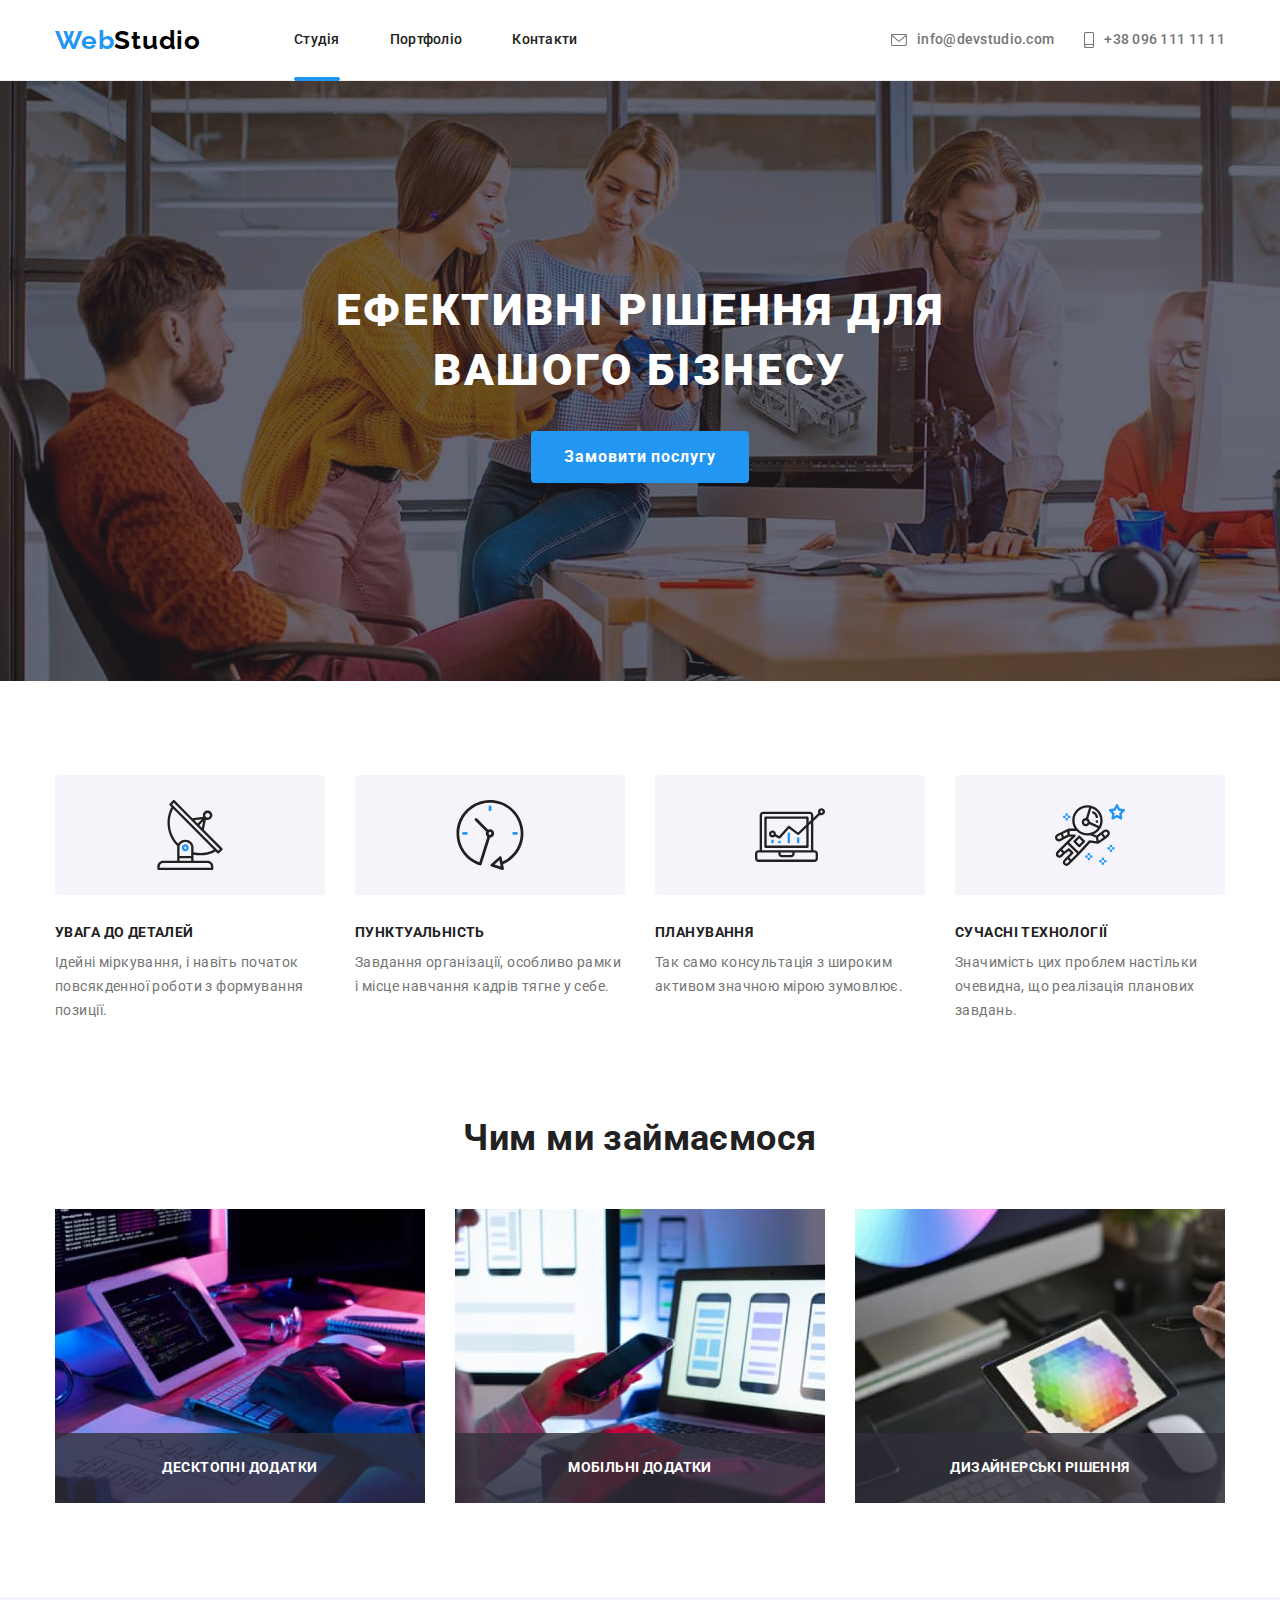
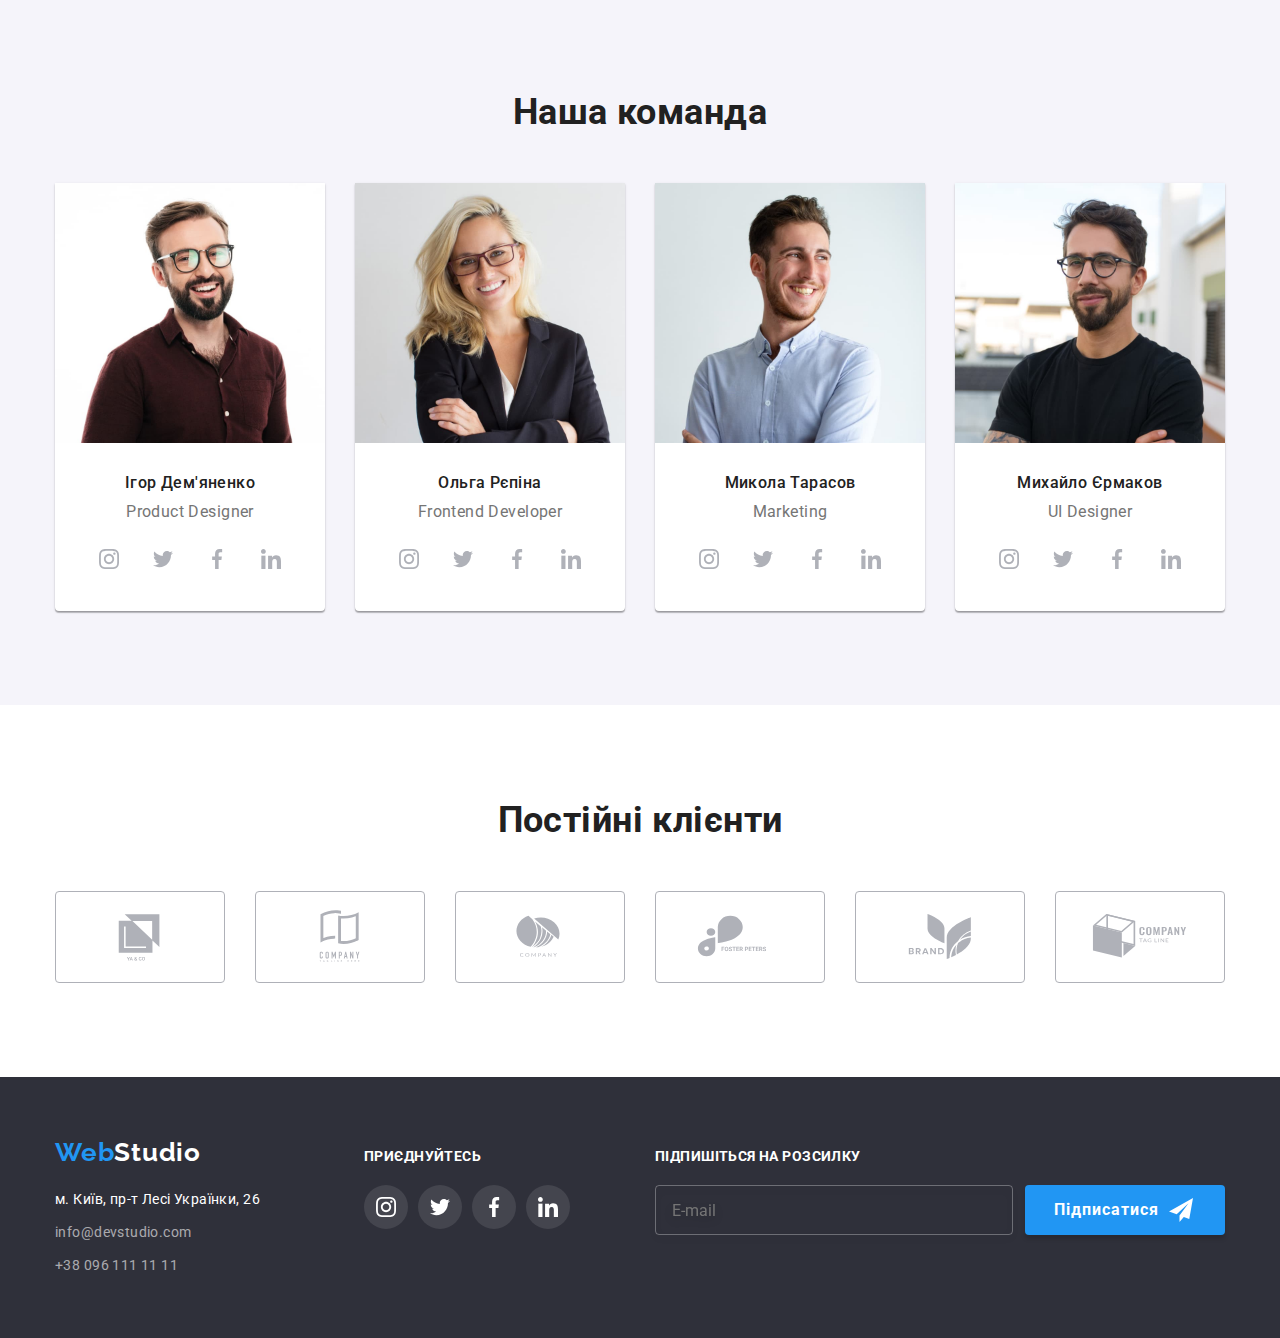
==== commit b624a5e6: "refactoring with sass" ====
--- a/index.html
+++ b/index.html
@@ -18,8 +18,7 @@
       href="https://fonts.googleapis.com/css2?family=Raleway:wght@700&family=Roboto:wght@400;500;700;900&display=swap"
       rel="stylesheet"
     />
-    <link rel="stylesheet" href="./css/styles.css" />
-    <link rel="stylesheet" href="./css/main.min.css" />
+    <link rel="stylesheet" href="./css/main.min.css" />    
   </head>
   <body>
     <!-- Header -->
--- a/css/main.min.css
+++ b/css/main.min.css
@@ -1 +1 @@
-/*# sourceMappingURL=main.min.css.map */+:root{--bg-primary-color: #f5f5f5;--bg-secondary-color: #f5f4fa;--bg-tertiary-color: #ffffff;--bg-hero-color: #2f303a;--bg-footer-color: #2f303a;--bg-button-primary-color: #f5f4fa;--bg-button-secondary-color: #2196f3;--bg-hover-color: #2196f3;--text-primary-color: #757575;--text-secondary-color: #212121;--text-hover-color: #2196f3;--text-tertiary-color: #ffffff;--text-contacts-color: rgba(255, 255, 255, 0.6);--logo-primary-color: #2196f3;--logo-header-color: #000000;--logo-footer-color: #ffffff;--main-font: "Roboto", sans-serif;--font-secondary: "Raleway", sans-serif;--transition-dur-and-func: 250ms cubic-bezier(0.4, 0, 0.2, 1)}.visually-hidden{position:absolute;width:1px;height:1px;margin:-1px;padding:0;overflow:hidden;border:0;clip:rect(0 0 0 0)}h1,h2,h3,p,ul{margin-top:0;margin-right:0;margin-bottom:0;margin-left:0}ul{padding-left:0}body{font-family:var(--main-font);font-style:normal;font-weight:400;font-size:14px;line-height:1.71;letter-spacing:.03em;background-color:var(--bg-tertiary-color);color:var(--text-primary-color)}img{display:block;max-width:100%;height:auto}button{cursor:pointer}.link{text-decoration:none}.link:hover{color:var(--text-hover-color)}.link:focus{color:var(--text-hover-color)}.list{list-style:none}.section{padding-top:94px;padding-bottom:94px}.section:nth-child(2){padding-bottom:0}.container{width:1200px;padding-left:15px;padding-right:15px;margin-left:auto;margin-right:auto}.current{color:var(--text-hover-color);position:relative}.current::after{content:"";position:absolute;bottom:0;left:0;display:flex;background:#2196f3;border-radius:2px;border:1px solid #2196f3;width:100%;height:4px;transform:translateY(1px)}.button-order{display:inline-block;background-color:var(--bg-button-secondary-color);color:var(--text-tertiary-color);font-weight:700;font-size:16px;line-height:1.88;align-items:center;text-align:center;letter-spacing:.06em;cursor:pointer;padding:10px 32px;border:1px solid rgba(0,0,0,0);border-radius:4px;transition:background-color var(--transition-dur-and-func)}.button-order:hover,.button-order:focus{background-color:#188ce8}.contact__icon{margin-right:10px;display:flex;align-items:center;justify-content:center;background-size:cover;fill:currentColor}.contact__list--page-header{display:flex;align-items:center;justify-content:center;margin-left:auto}.contact__item--page-header:not(:last-child){margin-right:30px}.contact__link--page-header{display:flex;align-items:center;justify-content:center;padding:32px 0;font-weight:500;line-height:1.14;letter-spacing:.02em;color:inherit;transition:color var(--transition-dur-and-func)}.contact__link--page-footer{display:inline-flex;color:var(--text-contacts-color);transition:color var(--transition-dur-and-func);font-style:normal}.address .contact__item:not(:last-child){margin-bottom:9px}.logo{display:block;color:inherit;text-decoration:none;font-family:var(--font-secondary);font-weight:700;color:var(--logo-primary-color);font-size:26px;line-height:1.19;letter-spacing:.03em;margin-right:93px}.logo__item--page-header{color:var(--logo-header-color)}.logo__item--page-footer{color:var(--logo-footer-color)}.logo--page-footer{margin-bottom:20px}.title{color:var(--text-secondary-color)}.social-network__link{display:flex;align-items:center;justify-content:center;width:44px;height:44px;border-radius:50%;gap:10px;transition:background-color var(--transition-dur-and-func),color var(--transition-dur-and-func)}.social-network__link:hover{background-color:var(--bg-hover-color);border-radius:50%}.social-network__item .social-network__link:focus{background-color:var(--bg-hover-color)}.social-network__link--page-footer{background-color:rgba(255,255,255,.1)}.social-network{display:flex;gap:10px;justify-content:center}.social-network__suptitle{font-weight:700;line-height:1.14;text-transform:uppercase;color:var(--text-tertiary-color);margin-bottom:20px}.social-network__icon{fill:var(--text-tertiary-color)}.team__item .social-network__icon{fill:#afb1b8;transition:fill var(--transition-dur-and-func)}.social-network__link:focus .social-network__icon{fill:var(--text-tertiary-color)}.social-network__item:hover .social-network__icon,.social-network__item:focus .social-network__icon{fill:#fff}.social-network__link:hover .social-network__icon{fill:var(--text-tertiary-color)}.filters{display:flex;justify-content:center;margin-bottom:50px}.filters__btn{background-color:var(--bg-button-primary-color);color:var(--text-secondary-color);font-weight:500;font-size:16px;line-height:1.62;text-align:center;cursor:pointer;padding:6px 22px;border:rgba(0,0,0,0);border-radius:4px;transition:color var(--transition-dur-and-func),background-color var(--transition-dur-and-func),box-shadow var(--transition-dur-and-func)}.filters__btn:hover,.filters__btn:focus{box-shadow:0px 3px 1px rgba(0,0,0,.1),0px 1px 2px rgba(0,0,0,.08),0px 2px 2px rgba(0,0,0,.12);background-color:var(--bg-hover-color);color:var(--text-tertiary-color)}.filters__item:not(:last-child){margin-right:8px}.subscribe-form{margin-left:auto}.subscribe-form__wrapper{display:flex;align-items:center;justify-content:center;margin:0;padding:0}.subscribe-form__suptitle{font-weight:700;line-height:1.14;text-transform:uppercase;color:var(--text-tertiary-color);margin-bottom:20px}.subscribe-form__input{width:358px;height:50px;padding-top:15px;padding-bottom:15px;padding-left:16px;background-color:rgba(0,0,0,0);border:1px solid rgba(255,255,255,.3);filter:drop-shadow(0px 4px 4px rgba(0, 0, 0, 0.15));border-radius:4px;font-size:16px;line-height:1.25;color:#fff}.subscribe-form__input:placeholder{font-size:16px;line-height:1.25;color:rgba(255,255,255,.6)}.subscribe-btn{display:inline-flex;align-items:center;width:200px;height:50px;padding:10px 28px;background:#2196f3;border:1px solid rgba(0,0,0,0);box-shadow:0px 4px 4px rgba(0,0,0,.15);border-radius:4px;margin-left:12px;cursor:pointer}.subscribe-btn__text{font-weight:700;font-size:16px;line-height:1.88;letter-spacing:.06em;color:#fff}.subscribe-btn__icon{margin-left:10px;fill:#fff;display:flex;justify-content:center;align-items:center;background-size:contain}.backdrop{position:fixed;width:100%;height:100%;left:0;top:0;background-color:rgba(0,0,0,.2);opacity:1;transition:opacity var(--transition-dur-and-func),visibility var(--transition-dur-and-func)}.modal{position:absolute;left:50%;top:50%;transform:translate(-50%, -50%);background-color:#fff;width:528px;height:581px}.close-modal-btn{display:flex;padding:0;align-items:center;justify-content:center;position:absolute;right:14px;top:14px;border-radius:50%;width:30px;height:30px;background-color:#fff;border:1px solid rgba(0,0,0,.1);cursor:pointer}.close-modal-btn__icon{fill:#000;transition:fill var(--transition-dur-and-func)}.close-modal-btn:hover .close-modal-btn__icon,.close-modal-btn:focus .close-modal-btn__icon{fill:var(--bg-button-secondary-color)}.is-hidden{visibility:hidden;opacity:0;pointer-events:none}.modal-form{display:flex;flex-direction:column;width:100%;height:100%;padding:40px}.modal-form__suptitle{margin-bottom:12px;font-weight:700;font-size:20px;line-height:1.15;text-align:center;color:var(--text-secondary-color)}.modal-form__thumb{position:relative;margin-top:4px}.modal-form__input{width:100%;height:40px;padding-left:42px;border:1px solid rgba(33,33,33,.2);border-radius:4px;transition:border-color var(--transition-dur-and-func)}.modal-form__input:focus,.modal-form__input:hover{border-color:#2196f3}.modal-form__icon{position:absolute;top:50%;left:12px;transform:translateY(-50%);transition:fill var(--transition-dur-and-func)}.modal-form__input:focus+.modal-form__icon,.modal-form__input:hover+.modal-form__icon{fill:#2196f3}.modal-form__comment{width:100%;height:120px;margin-top:4px;border:1px solid rgba(33,33,33,.2);border-radius:4px;resize:none;padding:12px 16px;transition:border-color var(--transition-dur-and-func)}.modal-form__comment:focus,.modal-form__comment:hover{border-color:#2196f3}.modal-form__comment:placeholder{font-size:12px;line-height:1.17;letter-spacing:.01em;color:rgba(117,117,117,.5)}.modal-form__label{font-size:12px;line-height:1.17;letter-spacing:.01em;margin-bottom:10px}.modal-form__label--last{margin-bottom:20px}.checkbox__label{display:flex;align-items:center;justify-content:center;margin-bottom:30px}.policy__link{color:#2196f3}.checkbox__input{position:absolute;appearance:none;transition:border-color var(--transition-dur-and-func),background-color var(--transition-dur-and-func),fill var(--transition-dur-and-func)}.checkbox__icon{display:flex;align-items:center;justify-content:center}.checkbox__custom{display:flex;align-items:center;justify-content:center;width:16px;height:15px;padding:0;margin-right:7px;object-fit:fill;border:2px solid var(--text-secondary-color);border-radius:2px;fill:rgba(0,0,0,0);transition:fill var(--transition-dur-and-func),border-color var(--transition-dur-and-func),background-color var(--transition-dur-and-func)}.checkbox__input:checked+.checkbox__custom{background-color:var(--bg-hover-color);border:2px solid rgba(0,0,0,0);background-size:cover;fill:#fff}.checkbox__input:focus-within+.checkbox__custom{border-color:#188ce8}.submit__btn{display:inline-flex;align-items:center;justify-content:center;width:200px;height:50px;padding:10px 52px;margin-left:auto;margin-right:auto;background:var(--bg-button-secondary-color);box-shadow:0px 4px 4px rgba(0,0,0,.15);border-color:rgba(0,0,0,0);border-radius:4px;font-weight:700;font-size:16px;line-height:1.88;letter-spacing:.06em;color:#fff;transition:background-color var(--transition-dur-and-func)}.submit__btn:hover,.submit__btn:focus{background-color:#188ce8}.header{border-bottom:1px solid #ececec}.header__container{display:flex;align-items:center}.nav{display:flex;align-items:center}.nav__link{display:inline-block;max-height:80px;padding-top:32px;padding-bottom:32px;color:var(--text-secondary-color);font-weight:500;line-height:1.14;letter-spacing:.02em}.nav__list{display:flex;align-items:center;gap:50px}.hero{background-image:linear-gradient(rgba(47, 48, 58, 0.4), rgba(47, 48, 58, 0.4)),url(../images/hero.jpg);background-color:var(--bg-hero-color);text-align:center;padding:200px 0;max-width:1600px;height:600px;margin:0 auto}.hero__title{display:block;margin:0 auto 30px;color:var(--text-tertiary-color);font-weight:900;font-size:44px;line-height:1.36;text-align:center;align-items:center;letter-spacing:.06em;text-transform:uppercase;width:696px}.projects{display:flex;flex-wrap:wrap}.project__item{background-color:var(--bg-tertiary-color);width:370px}.project__item:not(:nth-child(3n)){margin-right:30px}.project__item:not(:nth-last-child(-n+3)){margin-bottom:30px}.project__title{font-weight:700;font-size:18px;line-height:2;letter-spacing:.06em;margin-bottom:4px}.project__subtitle{font-size:16px;line-height:1.88}.project__thumb{padding:20px 24px;border:1px solid #eee;border-top:none}.project__description{display:flex;align-items:center;justify-content:center;position:absolute;top:0;left:0;padding:63px 24px;background:rgba(33,150,243,.9);width:100%;height:100%;font-size:18px;line-height:1.56;letter-spacing:.03em;color:var(--text-tertiary-color);transform:translateY(101%);transition:transform var(--transition-dur-and-func)}.project__link:hover .project__description,.project__link:focus .project__description{transform:translateY(0%)}.project__overlay{display:flex;align-items:center;justify-content:center;position:relative;top:0;left:0;overflow:hidden}.project__title{color:var(--text-secondary-color)}.project__link{display:block;text-decoration:none;transition:box-shadow var(--transition-dur-and-func);color:inherit}.project__link:hover,.project__link:focus{box-shadow:0px 1px 1px rgba(0,0,0,.12),0px 4px 4px rgba(0,0,0,.06),1px 4px 6px rgba(0,0,0,.16)}.speciality__list{display:flex}.speciality__item{width:270px}.speciality__item:not(:last-child){margin-right:30px}.speciality__overlay{display:flex;align-items:center;justify-content:center;width:270px;height:120px;background:#f5f4fa;border-radius:4px;margin-bottom:30px}.speciality .title{font-size:14px}.speciality__label{font-weight:700;line-height:1.14;text-transform:uppercase;margin-bottom:10px}.what-we-do__title{margin-bottom:50px;font-weight:700;font-size:36px;line-height:1.17;text-align:center}.what-we-do__list{display:flex;justify-content:space-between}.what-we-do__item:not(:last-child){margin-right:30px}.wrapper{position:relative}.what-we-do__description{font-weight:700;line-height:1.14;text-align:center;text-transform:uppercase;color:#fff}.what-we-do__thumb{display:flex;align-items:center;justify-content:center;position:absolute;left:0;bottom:0;background-color:rgba(47,48,58,.8);width:100%;height:70px;padding:27px auto}.team{padding-top:94px;padding-bottom:94px;background-color:var(--bg-secondary-color)}.team__title{margin-bottom:50px;font-weight:700;font-size:36px;line-height:1.17;text-align:center}.team__list{display:flex}.team__item{background-color:var(--bg-tertiary-color);width:270px;box-shadow:0px 1px 3px rgba(0,0,0,.12),0px 1px 1px rgba(0,0,0,.14),0px 2px 1px rgba(0,0,0,.2);border-radius:0px 0px 4px 4px}.team__item:not(:last-child){margin-right:30px}.team-member__description{padding:30px 0}.team-member__name{margin-bottom:10px;font-weight:500;font-size:16px;line-height:1.19;text-align:center}.team-member__job{font-size:16px;line-height:1.19;text-align:center;margin-bottom:16px}.clients__title{margin-bottom:50px;font-weight:700;font-size:36px;line-height:1.17;text-align:center}.clients__list{display:flex;align-items:center;gap:30px}.clients__item{display:flex;align-items:center;justify-content:center;width:170px;height:92px}.clients__link{display:flex;justify-content:center;align-items:center;width:170px;height:92px;cursor:pointer;border:1px solid #afb1b8;border-radius:4px;transition:border-color var(--transition-dur-and-func),color var(--transition-dur-and-func)}.clients__link:hover,.clients__link:focus{border-color:#2196f3}.clients__icon{display:flex;align-items:center;justify-content:center;fill:#afb1b8;transition:fill var(--transition-dur-and-func)}.clients__link:hover .clients__icon{fill:var(--bg-hover-color)}.clients__link:focus .clients__icon{fill:var(--bg-hover-color)}.footer{background-color:var(--bg-footer-color);padding-top:60px;padding-bottom:60px}.address__item{margin-bottom:9px}.address__link{display:inline-flex;color:var(--text-tertiary-color);transition:color var(--transition-dur-and-func);font-style:normal}.wrapper{display:flex;align-items:baseline}.flex-box-address{margin-right:70px}/*# sourceMappingURL=main.min.css.map */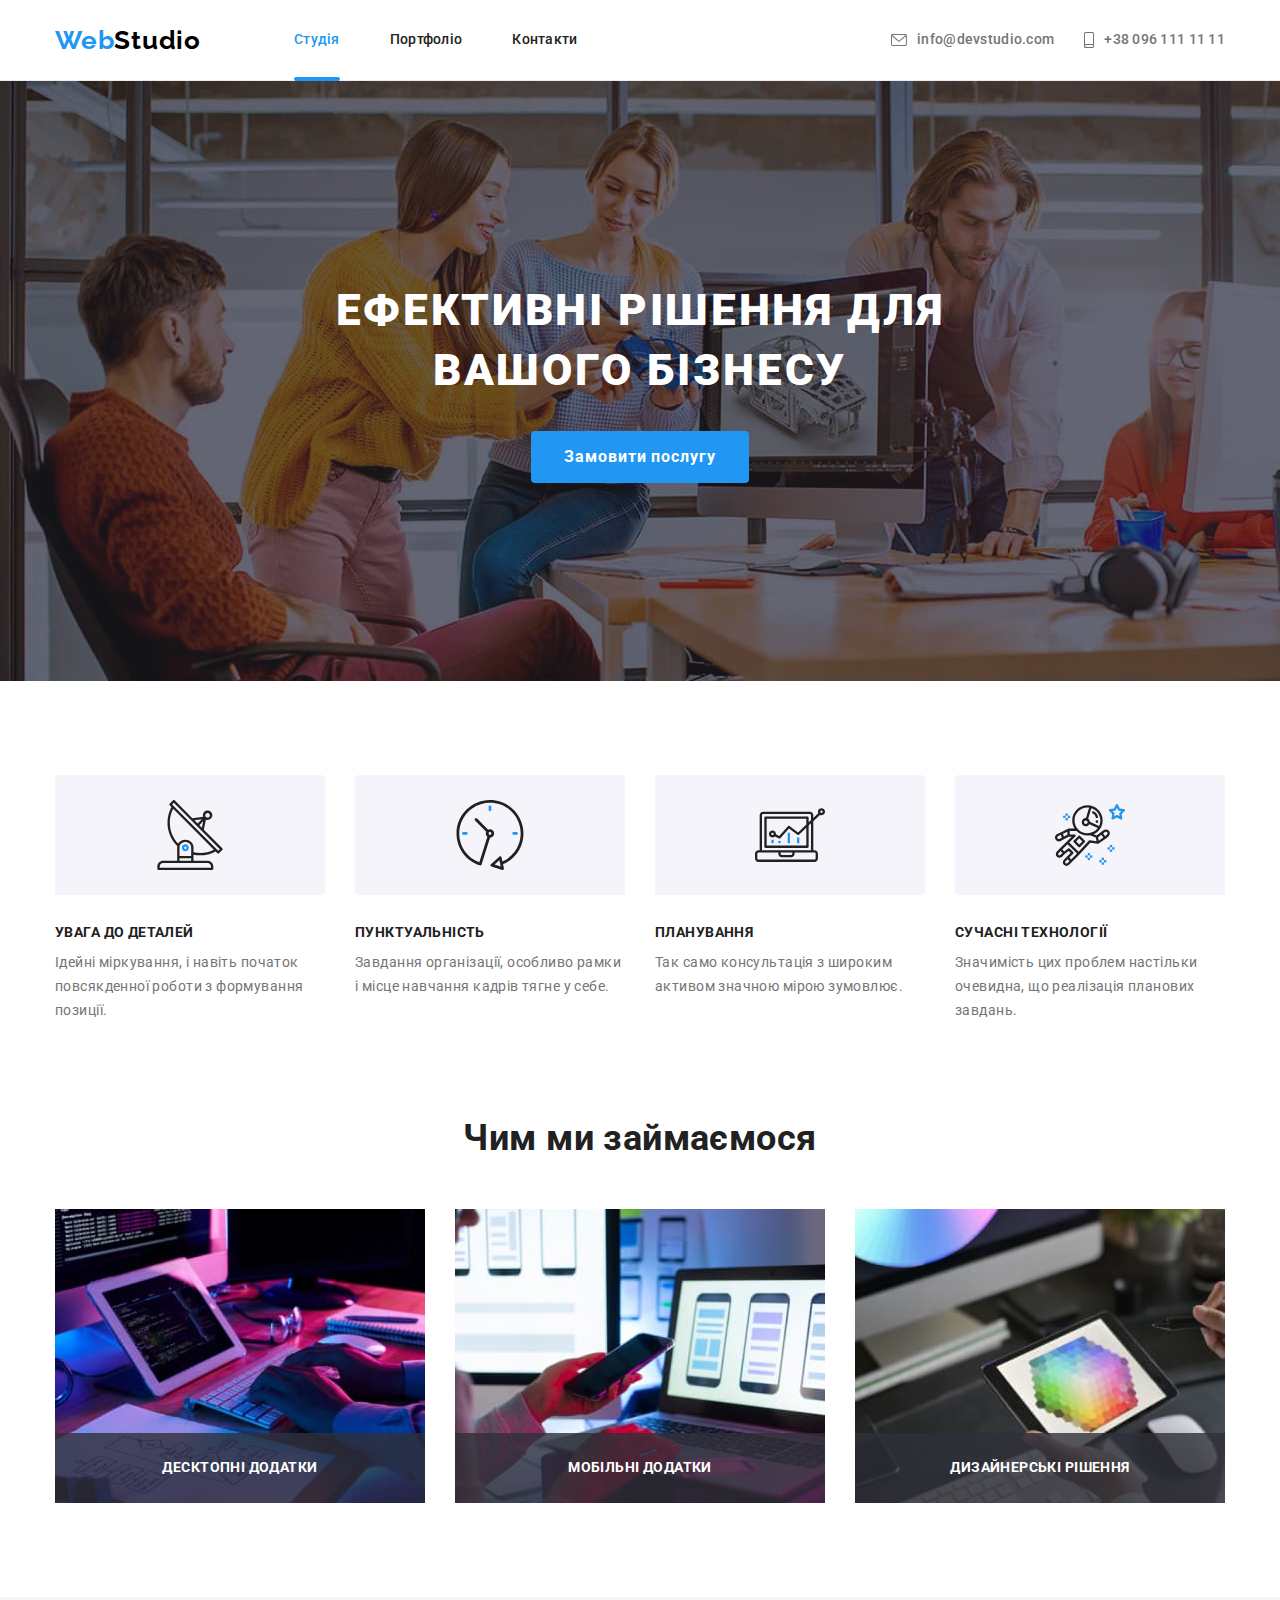
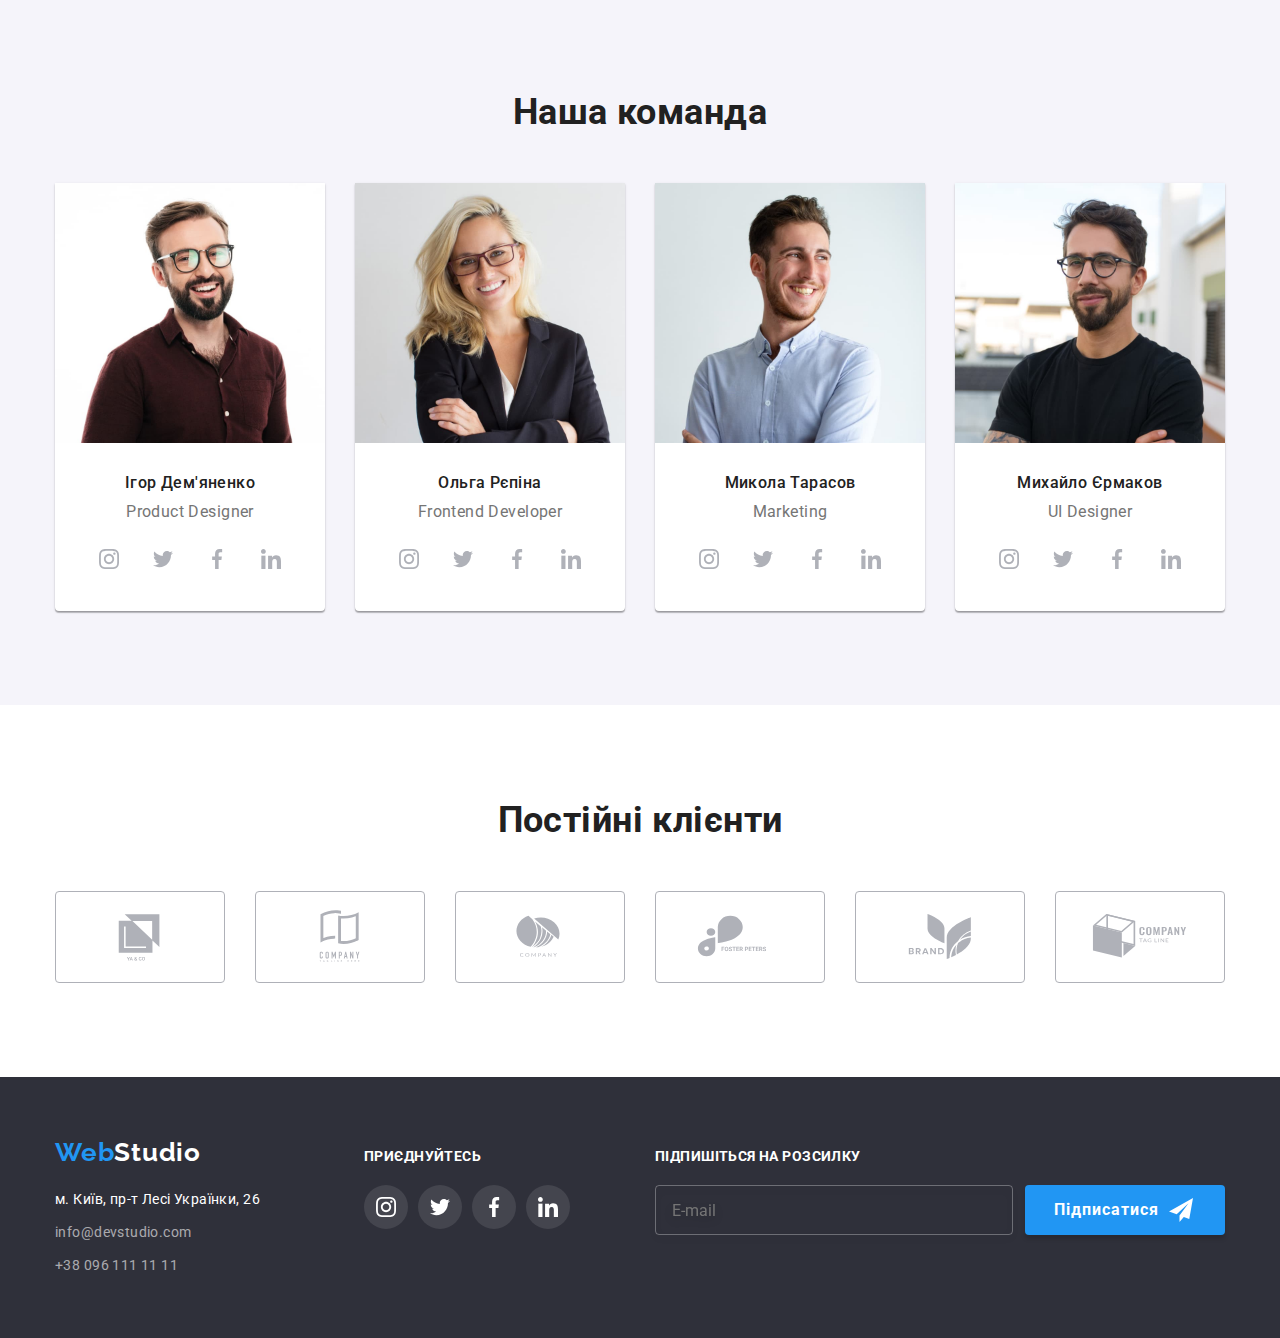
==== commit 54f4a071: "fixed bugs" ====
--- a/index.html
+++ b/index.html
@@ -18,7 +18,7 @@
       href="https://fonts.googleapis.com/css2?family=Raleway:wght@700&family=Roboto:wght@400;500;700;900&display=swap"
       rel="stylesheet"
     />
-    <link rel="stylesheet" href="./css/main.min.css" />    
+    <link rel="stylesheet" href="./css/main.min.css" />
   </head>
   <body>
     <!-- Header -->
@@ -449,7 +449,9 @@
                   >
                 </li>
                 <li class="contact__item">
-                  <a href="tel:+380961111111" class="contact__link--page-footer link"
+                  <a
+                    href="tel:+380961111111"
+                    class="contact__link--page-footer link"
                     >+38 096 111 11 11</a
                   >
                 </li>
@@ -537,7 +539,7 @@
           >
           <label class="modal-form__label">
             Ім'я
-            <div class="modal-form__thumb">
+            <span class="modal-form__thumb">
               <input
                 class="modal-form__input"
                 type="text"
@@ -547,11 +549,11 @@
               <svg class="modal-form__icon" width="18" height="18">
                 <use href="./images/symbol-defs.svg#icon-form-person"></use>
               </svg>
-            </div>
+            </span>
           </label>
           <label class="modal-form__label">
             Телефон
-            <div class="modal-form__thumb">
+            <span class="modal-form__thumb">
               <input
                 class="modal-form__input"
                 type="tel"
@@ -561,11 +563,11 @@
               <svg class="modal-form__icon" width="18" height="18">
                 <use href="./images/symbol-defs.svg#icon-form-phone"></use>
               </svg>
-            </div>
+            </span>
           </label>
           <label class="modal-form__label">
             Пошта
-            <div class="modal-form__thumb">
+            <span class="modal-form__thumb">
               <input
                 class="modal-form__input"
                 type="email"
@@ -575,13 +577,12 @@
               <svg class="modal-form__icon" width="18" height="18">
                 <use href="./images/symbol-defs.svg#icon-form-email"></use>
               </svg>
-            </div>
+            </span>
           </label>
           <label class="modal-form__label modal-form__label--last"
-            ><span class="modal-form-desc"></span> Коментар
-            <textarea
+            ><span class="modal-form-desc"></span>Коментар<textarea
               class="modal-form__comment"
-              name=""
+              name="user-comment"
               placeholder="Введіть текст"
             ></textarea>
           </label>
@@ -592,11 +593,11 @@
               name="user-policy"
               required
             />
-            <div class="checkbox__custom">
+            <span class="checkbox__custom">
               <svg class="checkbox__icon" width="16" height="15">
                 <use href="./images/symbol-defs.svg#icon-check"></use>
               </svg>
-            </div>
+            </span>
             Погоджуюся з розсилкою та приймаю&#160;<a
               href=""
               class="policy__link"
--- a/css/main.min.css
+++ b/css/main.min.css
@@ -1 +1 @@
-:root{--bg-primary-color: #f5f5f5;--bg-secondary-color: #f5f4fa;--bg-tertiary-color: #ffffff;--bg-hero-color: #2f303a;--bg-footer-color: #2f303a;--bg-button-primary-color: #f5f4fa;--bg-button-secondary-color: #2196f3;--bg-hover-color: #2196f3;--text-primary-color: #757575;--text-secondary-color: #212121;--text-hover-color: #2196f3;--text-tertiary-color: #ffffff;--text-contacts-color: rgba(255, 255, 255, 0.6);--logo-primary-color: #2196f3;--logo-header-color: #000000;--logo-footer-color: #ffffff;--main-font: "Roboto", sans-serif;--font-secondary: "Raleway", sans-serif;--transition-dur-and-func: 250ms cubic-bezier(0.4, 0, 0.2, 1)}.visually-hidden{position:absolute;width:1px;height:1px;margin:-1px;padding:0;overflow:hidden;border:0;clip:rect(0 0 0 0)}h1,h2,h3,p,ul{margin-top:0;margin-right:0;margin-bottom:0;margin-left:0}ul{padding-left:0}body{font-family:var(--main-font);font-style:normal;font-weight:400;font-size:14px;line-height:1.71;letter-spacing:.03em;background-color:var(--bg-tertiary-color);color:var(--text-primary-color)}img{display:block;max-width:100%;height:auto}button{cursor:pointer}.link{text-decoration:none}.link:hover{color:var(--text-hover-color)}.link:focus{color:var(--text-hover-color)}.list{list-style:none}.section{padding-top:94px;padding-bottom:94px}.section:nth-child(2){padding-bottom:0}.container{width:1200px;padding-left:15px;padding-right:15px;margin-left:auto;margin-right:auto}.current{color:var(--text-hover-color);position:relative}.current::after{content:"";position:absolute;bottom:0;left:0;display:flex;background:#2196f3;border-radius:2px;border:1px solid #2196f3;width:100%;height:4px;transform:translateY(1px)}.button-order{display:inline-block;background-color:var(--bg-button-secondary-color);color:var(--text-tertiary-color);font-weight:700;font-size:16px;line-height:1.88;align-items:center;text-align:center;letter-spacing:.06em;cursor:pointer;padding:10px 32px;border:1px solid rgba(0,0,0,0);border-radius:4px;transition:background-color var(--transition-dur-and-func)}.button-order:hover,.button-order:focus{background-color:#188ce8}.contact__icon{margin-right:10px;display:flex;align-items:center;justify-content:center;background-size:cover;fill:currentColor}.contact__list--page-header{display:flex;align-items:center;justify-content:center;margin-left:auto}.contact__item--page-header:not(:last-child){margin-right:30px}.contact__link--page-header{display:flex;align-items:center;justify-content:center;padding:32px 0;font-weight:500;line-height:1.14;letter-spacing:.02em;color:inherit;transition:color var(--transition-dur-and-func)}.contact__link--page-footer{display:inline-flex;color:var(--text-contacts-color);transition:color var(--transition-dur-and-func);font-style:normal}.address .contact__item:not(:last-child){margin-bottom:9px}.logo{display:block;color:inherit;text-decoration:none;font-family:var(--font-secondary);font-weight:700;color:var(--logo-primary-color);font-size:26px;line-height:1.19;letter-spacing:.03em;margin-right:93px}.logo__item--page-header{color:var(--logo-header-color)}.logo__item--page-footer{color:var(--logo-footer-color)}.logo--page-footer{margin-bottom:20px}.title{color:var(--text-secondary-color)}.social-network__link{display:flex;align-items:center;justify-content:center;width:44px;height:44px;border-radius:50%;gap:10px;transition:background-color var(--transition-dur-and-func),color var(--transition-dur-and-func)}.social-network__link:hover{background-color:var(--bg-hover-color);border-radius:50%}.social-network__item .social-network__link:focus{background-color:var(--bg-hover-color)}.social-network__link--page-footer{background-color:rgba(255,255,255,.1)}.social-network{display:flex;gap:10px;justify-content:center}.social-network__suptitle{font-weight:700;line-height:1.14;text-transform:uppercase;color:var(--text-tertiary-color);margin-bottom:20px}.social-network__icon{fill:var(--text-tertiary-color)}.team__item .social-network__icon{fill:#afb1b8;transition:fill var(--transition-dur-and-func)}.social-network__link:focus .social-network__icon{fill:var(--text-tertiary-color)}.social-network__item:hover .social-network__icon,.social-network__item:focus .social-network__icon{fill:#fff}.social-network__link:hover .social-network__icon{fill:var(--text-tertiary-color)}.filters{display:flex;justify-content:center;margin-bottom:50px}.filters__btn{background-color:var(--bg-button-primary-color);color:var(--text-secondary-color);font-weight:500;font-size:16px;line-height:1.62;text-align:center;cursor:pointer;padding:6px 22px;border:rgba(0,0,0,0);border-radius:4px;transition:color var(--transition-dur-and-func),background-color var(--transition-dur-and-func),box-shadow var(--transition-dur-and-func)}.filters__btn:hover,.filters__btn:focus{box-shadow:0px 3px 1px rgba(0,0,0,.1),0px 1px 2px rgba(0,0,0,.08),0px 2px 2px rgba(0,0,0,.12);background-color:var(--bg-hover-color);color:var(--text-tertiary-color)}.filters__item:not(:last-child){margin-right:8px}.subscribe-form{margin-left:auto}.subscribe-form__wrapper{display:flex;align-items:center;justify-content:center;margin:0;padding:0}.subscribe-form__suptitle{font-weight:700;line-height:1.14;text-transform:uppercase;color:var(--text-tertiary-color);margin-bottom:20px}.subscribe-form__input{width:358px;height:50px;padding-top:15px;padding-bottom:15px;padding-left:16px;background-color:rgba(0,0,0,0);border:1px solid rgba(255,255,255,.3);filter:drop-shadow(0px 4px 4px rgba(0, 0, 0, 0.15));border-radius:4px;font-size:16px;line-height:1.25;color:#fff}.subscribe-form__input:placeholder{font-size:16px;line-height:1.25;color:rgba(255,255,255,.6)}.subscribe-btn{display:inline-flex;align-items:center;width:200px;height:50px;padding:10px 28px;background:#2196f3;border:1px solid rgba(0,0,0,0);box-shadow:0px 4px 4px rgba(0,0,0,.15);border-radius:4px;margin-left:12px;cursor:pointer}.subscribe-btn__text{font-weight:700;font-size:16px;line-height:1.88;letter-spacing:.06em;color:#fff}.subscribe-btn__icon{margin-left:10px;fill:#fff;display:flex;justify-content:center;align-items:center;background-size:contain}.backdrop{position:fixed;width:100%;height:100%;left:0;top:0;background-color:rgba(0,0,0,.2);opacity:1;transition:opacity var(--transition-dur-and-func),visibility var(--transition-dur-and-func)}.modal{position:absolute;left:50%;top:50%;transform:translate(-50%, -50%);background-color:#fff;width:528px;height:581px}.close-modal-btn{display:flex;padding:0;align-items:center;justify-content:center;position:absolute;right:14px;top:14px;border-radius:50%;width:30px;height:30px;background-color:#fff;border:1px solid rgba(0,0,0,.1);cursor:pointer}.close-modal-btn__icon{fill:#000;transition:fill var(--transition-dur-and-func)}.close-modal-btn:hover .close-modal-btn__icon,.close-modal-btn:focus .close-modal-btn__icon{fill:var(--bg-button-secondary-color)}.is-hidden{visibility:hidden;opacity:0;pointer-events:none}.modal-form{display:flex;flex-direction:column;width:100%;height:100%;padding:40px}.modal-form__suptitle{margin-bottom:12px;font-weight:700;font-size:20px;line-height:1.15;text-align:center;color:var(--text-secondary-color)}.modal-form__thumb{position:relative;margin-top:4px}.modal-form__input{width:100%;height:40px;padding-left:42px;border:1px solid rgba(33,33,33,.2);border-radius:4px;transition:border-color var(--transition-dur-and-func)}.modal-form__input:focus,.modal-form__input:hover{border-color:#2196f3}.modal-form__icon{position:absolute;top:50%;left:12px;transform:translateY(-50%);transition:fill var(--transition-dur-and-func)}.modal-form__input:focus+.modal-form__icon,.modal-form__input:hover+.modal-form__icon{fill:#2196f3}.modal-form__comment{width:100%;height:120px;margin-top:4px;border:1px solid rgba(33,33,33,.2);border-radius:4px;resize:none;padding:12px 16px;transition:border-color var(--transition-dur-and-func)}.modal-form__comment:focus,.modal-form__comment:hover{border-color:#2196f3}.modal-form__comment:placeholder{font-size:12px;line-height:1.17;letter-spacing:.01em;color:rgba(117,117,117,.5)}.modal-form__label{font-size:12px;line-height:1.17;letter-spacing:.01em;margin-bottom:10px}.modal-form__label--last{margin-bottom:20px}.checkbox__label{display:flex;align-items:center;justify-content:center;margin-bottom:30px}.policy__link{color:#2196f3}.checkbox__input{position:absolute;appearance:none;transition:border-color var(--transition-dur-and-func),background-color var(--transition-dur-and-func),fill var(--transition-dur-and-func)}.checkbox__icon{display:flex;align-items:center;justify-content:center}.checkbox__custom{display:flex;align-items:center;justify-content:center;width:16px;height:15px;padding:0;margin-right:7px;object-fit:fill;border:2px solid var(--text-secondary-color);border-radius:2px;fill:rgba(0,0,0,0);transition:fill var(--transition-dur-and-func),border-color var(--transition-dur-and-func),background-color var(--transition-dur-and-func)}.checkbox__input:checked+.checkbox__custom{background-color:var(--bg-hover-color);border:2px solid rgba(0,0,0,0);background-size:cover;fill:#fff}.checkbox__input:focus-within+.checkbox__custom{border-color:#188ce8}.submit__btn{display:inline-flex;align-items:center;justify-content:center;width:200px;height:50px;padding:10px 52px;margin-left:auto;margin-right:auto;background:var(--bg-button-secondary-color);box-shadow:0px 4px 4px rgba(0,0,0,.15);border-color:rgba(0,0,0,0);border-radius:4px;font-weight:700;font-size:16px;line-height:1.88;letter-spacing:.06em;color:#fff;transition:background-color var(--transition-dur-and-func)}.submit__btn:hover,.submit__btn:focus{background-color:#188ce8}.header{border-bottom:1px solid #ececec}.header__container{display:flex;align-items:center}.nav{display:flex;align-items:center}.nav__link{display:inline-block;max-height:80px;padding-top:32px;padding-bottom:32px;color:var(--text-secondary-color);font-weight:500;line-height:1.14;letter-spacing:.02em}.nav__list{display:flex;align-items:center;gap:50px}.hero{background-image:linear-gradient(rgba(47, 48, 58, 0.4), rgba(47, 48, 58, 0.4)),url(../images/hero.jpg);background-color:var(--bg-hero-color);text-align:center;padding:200px 0;max-width:1600px;height:600px;margin:0 auto}.hero__title{display:block;margin:0 auto 30px;color:var(--text-tertiary-color);font-weight:900;font-size:44px;line-height:1.36;text-align:center;align-items:center;letter-spacing:.06em;text-transform:uppercase;width:696px}.projects{display:flex;flex-wrap:wrap}.project__item{background-color:var(--bg-tertiary-color);width:370px}.project__item:not(:nth-child(3n)){margin-right:30px}.project__item:not(:nth-last-child(-n+3)){margin-bottom:30px}.project__title{font-weight:700;font-size:18px;line-height:2;letter-spacing:.06em;margin-bottom:4px}.project__subtitle{font-size:16px;line-height:1.88}.project__thumb{padding:20px 24px;border:1px solid #eee;border-top:none}.project__description{display:flex;align-items:center;justify-content:center;position:absolute;top:0;left:0;padding:63px 24px;background:rgba(33,150,243,.9);width:100%;height:100%;font-size:18px;line-height:1.56;letter-spacing:.03em;color:var(--text-tertiary-color);transform:translateY(101%);transition:transform var(--transition-dur-and-func)}.project__link:hover .project__description,.project__link:focus .project__description{transform:translateY(0%)}.project__overlay{display:flex;align-items:center;justify-content:center;position:relative;top:0;left:0;overflow:hidden}.project__title{color:var(--text-secondary-color)}.project__link{display:block;text-decoration:none;transition:box-shadow var(--transition-dur-and-func);color:inherit}.project__link:hover,.project__link:focus{box-shadow:0px 1px 1px rgba(0,0,0,.12),0px 4px 4px rgba(0,0,0,.06),1px 4px 6px rgba(0,0,0,.16)}.speciality__list{display:flex}.speciality__item{width:270px}.speciality__item:not(:last-child){margin-right:30px}.speciality__overlay{display:flex;align-items:center;justify-content:center;width:270px;height:120px;background:#f5f4fa;border-radius:4px;margin-bottom:30px}.speciality .title{font-size:14px}.speciality__label{font-weight:700;line-height:1.14;text-transform:uppercase;margin-bottom:10px}.what-we-do__title{margin-bottom:50px;font-weight:700;font-size:36px;line-height:1.17;text-align:center}.what-we-do__list{display:flex;justify-content:space-between}.what-we-do__item:not(:last-child){margin-right:30px}.wrapper{position:relative}.what-we-do__description{font-weight:700;line-height:1.14;text-align:center;text-transform:uppercase;color:#fff}.what-we-do__thumb{display:flex;align-items:center;justify-content:center;position:absolute;left:0;bottom:0;background-color:rgba(47,48,58,.8);width:100%;height:70px;padding:27px auto}.team{padding-top:94px;padding-bottom:94px;background-color:var(--bg-secondary-color)}.team__title{margin-bottom:50px;font-weight:700;font-size:36px;line-height:1.17;text-align:center}.team__list{display:flex}.team__item{background-color:var(--bg-tertiary-color);width:270px;box-shadow:0px 1px 3px rgba(0,0,0,.12),0px 1px 1px rgba(0,0,0,.14),0px 2px 1px rgba(0,0,0,.2);border-radius:0px 0px 4px 4px}.team__item:not(:last-child){margin-right:30px}.team-member__description{padding:30px 0}.team-member__name{margin-bottom:10px;font-weight:500;font-size:16px;line-height:1.19;text-align:center}.team-member__job{font-size:16px;line-height:1.19;text-align:center;margin-bottom:16px}.clients__title{margin-bottom:50px;font-weight:700;font-size:36px;line-height:1.17;text-align:center}.clients__list{display:flex;align-items:center;gap:30px}.clients__item{display:flex;align-items:center;justify-content:center;width:170px;height:92px}.clients__link{display:flex;justify-content:center;align-items:center;width:170px;height:92px;cursor:pointer;border:1px solid #afb1b8;border-radius:4px;transition:border-color var(--transition-dur-and-func),color var(--transition-dur-and-func)}.clients__link:hover,.clients__link:focus{border-color:#2196f3}.clients__icon{display:flex;align-items:center;justify-content:center;fill:#afb1b8;transition:fill var(--transition-dur-and-func)}.clients__link:hover .clients__icon{fill:var(--bg-hover-color)}.clients__link:focus .clients__icon{fill:var(--bg-hover-color)}.footer{background-color:var(--bg-footer-color);padding-top:60px;padding-bottom:60px}.address__item{margin-bottom:9px}.address__link{display:inline-flex;color:var(--text-tertiary-color);transition:color var(--transition-dur-and-func);font-style:normal}.wrapper{display:flex;align-items:baseline}.flex-box-address{margin-right:70px}/*# sourceMappingURL=main.min.css.map */+:root{--bg-primary-color: #f5f5f5;--bg-secondary-color: #f5f4fa;--bg-tertiary-color: #ffffff;--bg-hero-color: #2f303a;--bg-footer-color: #2f303a;--bg-button-primary-color: #f5f4fa;--bg-button-secondary-color: #2196f3;--bg-hover-color: #2196f3;--text-primary-color: #757575;--text-secondary-color: #212121;--text-hover-color: #2196f3;--text-tertiary-color: #ffffff;--text-contacts-color: rgba(255, 255, 255, 0.6);--logo-primary-color: #2196f3;--logo-header-color: #000000;--logo-footer-color: #ffffff;--main-font: "Roboto", sans-serif;--font-secondary: "Raleway", sans-serif;--transition-dur-and-func: 250ms cubic-bezier(0.4, 0, 0.2, 1)}.visually-hidden{position:absolute;width:1px;height:1px;margin:-1px;padding:0;overflow:hidden;border:0;clip:rect(0 0 0 0)}h1,h2,h3,p,ul{margin-top:0;margin-right:0;margin-bottom:0;margin-left:0}ul{padding-left:0}body{font-family:var(--main-font);font-style:normal;font-weight:400;font-size:14px;line-height:1.71;letter-spacing:.03em;background-color:var(--bg-tertiary-color);color:var(--text-primary-color)}img{display:block;max-width:100%;height:auto}button{cursor:pointer}.link{text-decoration:none}.link:hover{color:var(--text-hover-color)}.link:focus{color:var(--text-hover-color)}.list{list-style:none}.section{padding-top:94px;padding-bottom:94px}.section:nth-child(2){padding-bottom:0}.container{width:1200px;padding-left:15px;padding-right:15px;margin-left:auto;margin-right:auto}.button-order{display:inline-block;background-color:var(--bg-button-secondary-color);color:var(--text-tertiary-color);font-weight:700;font-size:16px;line-height:1.88;align-items:center;text-align:center;letter-spacing:.06em;cursor:pointer;padding:10px 32px;border:1px solid rgba(0,0,0,0);border-radius:4px;transition:background-color var(--transition-dur-and-func)}.button-order:hover,.button-order:focus{background-color:#188ce8}.contact__icon{margin-right:10px;display:flex;align-items:center;justify-content:center;background-size:cover;fill:currentColor}.contact__list--page-header{display:flex;align-items:center;justify-content:center;margin-left:auto}.contact__item--page-header:not(:last-child){margin-right:30px}.contact__link--page-header{display:flex;align-items:center;justify-content:center;padding:32px 0;font-weight:500;line-height:1.14;letter-spacing:.02em;color:inherit;transition:color var(--transition-dur-and-func)}.contact__link--page-footer{display:inline-flex;color:var(--text-contacts-color);transition:color var(--transition-dur-and-func);font-style:normal}.address .contact__item:not(:last-child){margin-bottom:9px}.logo{display:block;color:inherit;text-decoration:none;font-family:var(--font-secondary);font-weight:700;color:var(--logo-primary-color);font-size:26px;line-height:1.19;letter-spacing:.03em;margin-right:93px}.logo__item--page-header{color:var(--logo-header-color)}.logo__item--page-footer{color:var(--logo-footer-color)}.logo--page-footer{margin-bottom:20px}.title{color:var(--text-secondary-color)}.social-network__link{display:flex;align-items:center;justify-content:center;width:44px;height:44px;border-radius:50%;gap:10px;transition:background-color var(--transition-dur-and-func),color var(--transition-dur-and-func)}.social-network__link:hover{background-color:var(--bg-hover-color);border-radius:50%}.social-network__item .social-network__link:focus{background-color:var(--bg-hover-color)}.social-network__link--page-footer{background-color:rgba(255,255,255,.1)}.social-network{display:flex;gap:10px;justify-content:center}.social-network__suptitle{font-weight:700;line-height:1.14;text-transform:uppercase;color:var(--text-tertiary-color);margin-bottom:20px}.social-network__icon{fill:var(--text-tertiary-color)}.team__item .social-network__icon{fill:#afb1b8;transition:fill var(--transition-dur-and-func)}.social-network__link:focus .social-network__icon{fill:var(--text-tertiary-color)}.social-network__item:hover .social-network__icon,.social-network__item:focus .social-network__icon{fill:#fff}.social-network__link:hover .social-network__icon{fill:var(--text-tertiary-color)}.filters{display:flex;justify-content:center;margin-bottom:50px}.filters__btn{background-color:var(--bg-button-primary-color);color:var(--text-secondary-color);font-weight:500;font-size:16px;line-height:1.62;text-align:center;cursor:pointer;padding:6px 22px;border:rgba(0,0,0,0);border-radius:4px;transition:color var(--transition-dur-and-func),background-color var(--transition-dur-and-func),box-shadow var(--transition-dur-and-func)}.filters__btn:hover,.filters__btn:focus{box-shadow:0px 3px 1px rgba(0,0,0,.1),0px 1px 2px rgba(0,0,0,.08),0px 2px 2px rgba(0,0,0,.12);background-color:var(--bg-hover-color);color:var(--text-tertiary-color)}.filters__item:not(:last-child){margin-right:8px}.subscribe-form{margin-left:auto}.subscribe-form__wrapper{display:flex;align-items:center;justify-content:center;margin:0;padding:0}.subscribe-form__suptitle{font-weight:700;line-height:1.14;text-transform:uppercase;color:var(--text-tertiary-color);margin-bottom:20px}.subscribe-form__input{width:358px;height:50px;padding-top:15px;padding-bottom:15px;padding-left:16px;background-color:rgba(0,0,0,0);border:1px solid rgba(255,255,255,.3);filter:drop-shadow(0px 4px 4px rgba(0, 0, 0, 0.15));border-radius:4px;font-size:16px;line-height:1.25;color:#fff}.subscribe-form__input:placeholder{font-size:16px;line-height:1.25;color:rgba(255,255,255,.6)}.subscribe-btn{display:inline-flex;align-items:center;width:200px;height:50px;padding:10px 28px;background:#2196f3;border:1px solid rgba(0,0,0,0);box-shadow:0px 4px 4px rgba(0,0,0,.15);border-radius:4px;margin-left:12px;cursor:pointer}.subscribe-btn__text{font-weight:700;font-size:16px;line-height:1.88;letter-spacing:.06em;color:#fff}.subscribe-btn__icon{margin-left:10px;fill:#fff;display:flex;justify-content:center;align-items:center;background-size:contain}.backdrop{position:fixed;width:100%;height:100%;left:0;top:0;background-color:rgba(0,0,0,.2);opacity:1;transition:opacity var(--transition-dur-and-func),visibility var(--transition-dur-and-func)}.modal{position:absolute;left:50%;top:50%;transform:translate(-50%, -50%);background-color:#fff;width:528px;height:581px}.close-modal-btn{display:flex;padding:0;align-items:center;justify-content:center;position:absolute;right:14px;top:14px;border-radius:50%;width:30px;height:30px;background-color:#fff;border:1px solid rgba(0,0,0,.1);cursor:pointer}.close-modal-btn__icon{fill:#000;transition:fill var(--transition-dur-and-func)}.close-modal-btn:hover .close-modal-btn__icon,.close-modal-btn:focus .close-modal-btn__icon{fill:var(--bg-button-secondary-color)}.is-hidden{visibility:hidden;opacity:0;pointer-events:none}.modal-form{display:flex;flex-direction:column;width:100%;height:100%;padding:40px}.modal-form__suptitle{margin-bottom:12px;font-weight:700;font-size:20px;line-height:1.15;text-align:center;color:var(--text-secondary-color)}.modal-form__thumb{position:relative;margin-top:4px}.modal-form__input{width:100%;height:40px;padding-left:42px;border:1px solid rgba(33,33,33,.2);border-radius:4px;transition:border-color var(--transition-dur-and-func)}.modal-form__input:focus,.modal-form__input:hover{border-color:#2196f3}.modal-form__icon{position:absolute;top:50%;left:12px;transform:translateY(-50%);transition:fill var(--transition-dur-and-func)}.modal-form__input:focus+.modal-form__icon,.modal-form__input:hover+.modal-form__icon{fill:#2196f3}.modal-form__comment{width:100%;height:120px;margin-top:4px;border:1px solid rgba(33,33,33,.2);border-radius:4px;resize:none;padding:12px 16px;transition:border-color var(--transition-dur-and-func)}.modal-form__comment:focus,.modal-form__comment:hover{border-color:#2196f3}.modal-form__comment:placeholder{font-size:12px;line-height:1.17;letter-spacing:.01em;color:rgba(117,117,117,.5)}.modal-form__label{font-size:12px;line-height:1.17;letter-spacing:.01em;margin-bottom:10px}.modal-form__label--last{margin-bottom:20px}.checkbox__label{display:flex;align-items:center;justify-content:center;margin-bottom:30px}.policy__link{color:#2196f3}.checkbox__input{position:absolute;appearance:none;transition:border-color var(--transition-dur-and-func),background-color var(--transition-dur-and-func),fill var(--transition-dur-and-func)}.checkbox__icon{display:flex;align-items:center;justify-content:center}.checkbox__custom{display:flex;align-items:center;justify-content:center;width:16px;height:15px;padding:0;margin-right:7px;object-fit:fill;border:2px solid var(--text-secondary-color);border-radius:2px;fill:rgba(0,0,0,0);transition:fill var(--transition-dur-and-func),border-color var(--transition-dur-and-func),background-color var(--transition-dur-and-func)}.checkbox__input:checked+.checkbox__custom{background-color:var(--bg-hover-color);border:2px solid rgba(0,0,0,0);background-size:cover;fill:#fff}.checkbox__input:focus-within+.checkbox__custom{border-color:#188ce8}.submit__btn{display:inline-flex;align-items:center;justify-content:center;width:200px;height:50px;padding:10px 52px;margin-left:auto;margin-right:auto;background:var(--bg-button-secondary-color);box-shadow:0px 4px 4px rgba(0,0,0,.15);border-color:rgba(0,0,0,0);border-radius:4px;font-weight:700;font-size:16px;line-height:1.88;letter-spacing:.06em;color:#fff;transition:background-color var(--transition-dur-and-func)}.submit__btn:hover,.submit__btn:focus{background-color:#188ce8}.header{border-bottom:1px solid #ececec}.header__container{display:flex;align-items:center}.nav{display:flex;align-items:center}.nav__link{display:inline-block;max-height:80px;padding-top:32px;padding-bottom:32px;color:var(--text-secondary-color);font-weight:500;line-height:1.14;letter-spacing:.02em}.nav__list{display:flex;align-items:center;gap:50px}.current{color:var(--text-hover-color);position:relative}.current::after{content:"";position:absolute;bottom:0;left:0;display:flex;background:#2196f3;border-radius:2px;border:1px solid #2196f3;width:100%;height:4px;transform:translateY(1px)}.hero{background-image:linear-gradient(rgba(47, 48, 58, 0.4), rgba(47, 48, 58, 0.4)),url(../images/hero.jpg);background-color:var(--bg-hero-color);text-align:center;padding:200px 0;max-width:1600px;height:600px;margin:0 auto}.hero__title{display:block;margin:0 auto 30px;color:var(--text-tertiary-color);font-weight:900;font-size:44px;line-height:1.36;text-align:center;align-items:center;letter-spacing:.06em;text-transform:uppercase;width:696px}.projects{display:flex;flex-wrap:wrap}.project__item{background-color:var(--bg-tertiary-color);width:370px}.project__item:not(:nth-child(3n)){margin-right:30px}.project__item:not(:nth-last-child(-n+3)){margin-bottom:30px}.project__title{font-weight:700;font-size:18px;line-height:2;letter-spacing:.06em;margin-bottom:4px}.project__subtitle{font-size:16px;line-height:1.88}.project__thumb{padding:20px 24px;border:1px solid #eee;border-top:none}.project__description{display:flex;align-items:center;justify-content:center;position:absolute;top:0;left:0;padding:63px 24px;background:rgba(33,150,243,.9);width:100%;height:100%;font-size:18px;line-height:1.56;letter-spacing:.03em;color:var(--text-tertiary-color);transform:translateY(101%);transition:transform var(--transition-dur-and-func)}.project__link:hover .project__description,.project__link:focus .project__description{transform:translateY(0%)}.project__overlay{display:flex;align-items:center;justify-content:center;position:relative;top:0;left:0;overflow:hidden}.project__title{color:var(--text-secondary-color)}.project__link{display:block;text-decoration:none;transition:box-shadow var(--transition-dur-and-func);color:inherit}.project__link:hover,.project__link:focus{box-shadow:0px 1px 1px rgba(0,0,0,.12),0px 4px 4px rgba(0,0,0,.06),1px 4px 6px rgba(0,0,0,.16)}.speciality__list{display:flex}.speciality__item{width:270px}.speciality__item:not(:last-child){margin-right:30px}.speciality__overlay{display:flex;align-items:center;justify-content:center;width:270px;height:120px;background:#f5f4fa;border-radius:4px;margin-bottom:30px}.speciality .title{font-size:14px}.speciality__label{font-weight:700;line-height:1.14;text-transform:uppercase;margin-bottom:10px}.what-we-do__title{margin-bottom:50px;font-weight:700;font-size:36px;line-height:1.17;text-align:center}.what-we-do__list{display:flex;justify-content:space-between}.what-we-do__item:not(:last-child){margin-right:30px}.wrapper{position:relative}.what-we-do__description{font-weight:700;line-height:1.14;text-align:center;text-transform:uppercase;color:#fff}.what-we-do__thumb{display:flex;align-items:center;justify-content:center;position:absolute;left:0;bottom:0;background-color:rgba(47,48,58,.8);width:100%;height:70px;padding:27px auto}.team{padding-top:94px;padding-bottom:94px;background-color:var(--bg-secondary-color)}.team__title{margin-bottom:50px;font-weight:700;font-size:36px;line-height:1.17;text-align:center}.team__list{display:flex}.team__item{background-color:var(--bg-tertiary-color);width:270px;box-shadow:0px 1px 3px rgba(0,0,0,.12),0px 1px 1px rgba(0,0,0,.14),0px 2px 1px rgba(0,0,0,.2);border-radius:0px 0px 4px 4px}.team__item:not(:last-child){margin-right:30px}.team-member__description{padding:30px 0}.team-member__name{margin-bottom:10px;font-weight:500;font-size:16px;line-height:1.19;text-align:center}.team-member__job{font-size:16px;line-height:1.19;text-align:center;margin-bottom:16px}.clients__title{margin-bottom:50px;font-weight:700;font-size:36px;line-height:1.17;text-align:center}.clients__list{display:flex;align-items:center;gap:30px}.clients__item{display:flex;align-items:center;justify-content:center;width:170px;height:92px}.clients__link{display:flex;justify-content:center;align-items:center;width:170px;height:92px;cursor:pointer;border:1px solid #afb1b8;border-radius:4px;transition:border-color var(--transition-dur-and-func),color var(--transition-dur-and-func)}.clients__link:hover,.clients__link:focus{border-color:#2196f3}.clients__icon{display:flex;align-items:center;justify-content:center;fill:#afb1b8;transition:fill var(--transition-dur-and-func)}.clients__link:hover .clients__icon{fill:var(--bg-hover-color)}.clients__link:focus .clients__icon{fill:var(--bg-hover-color)}.footer{background-color:var(--bg-footer-color);padding-top:60px;padding-bottom:60px}.address__item{margin-bottom:9px}.address__link{display:inline-flex;color:var(--text-tertiary-color);transition:color var(--transition-dur-and-func);font-style:normal}.wrapper{display:flex;align-items:baseline}.flex-box-address{margin-right:70px}/*# sourceMappingURL=main.min.css.map */